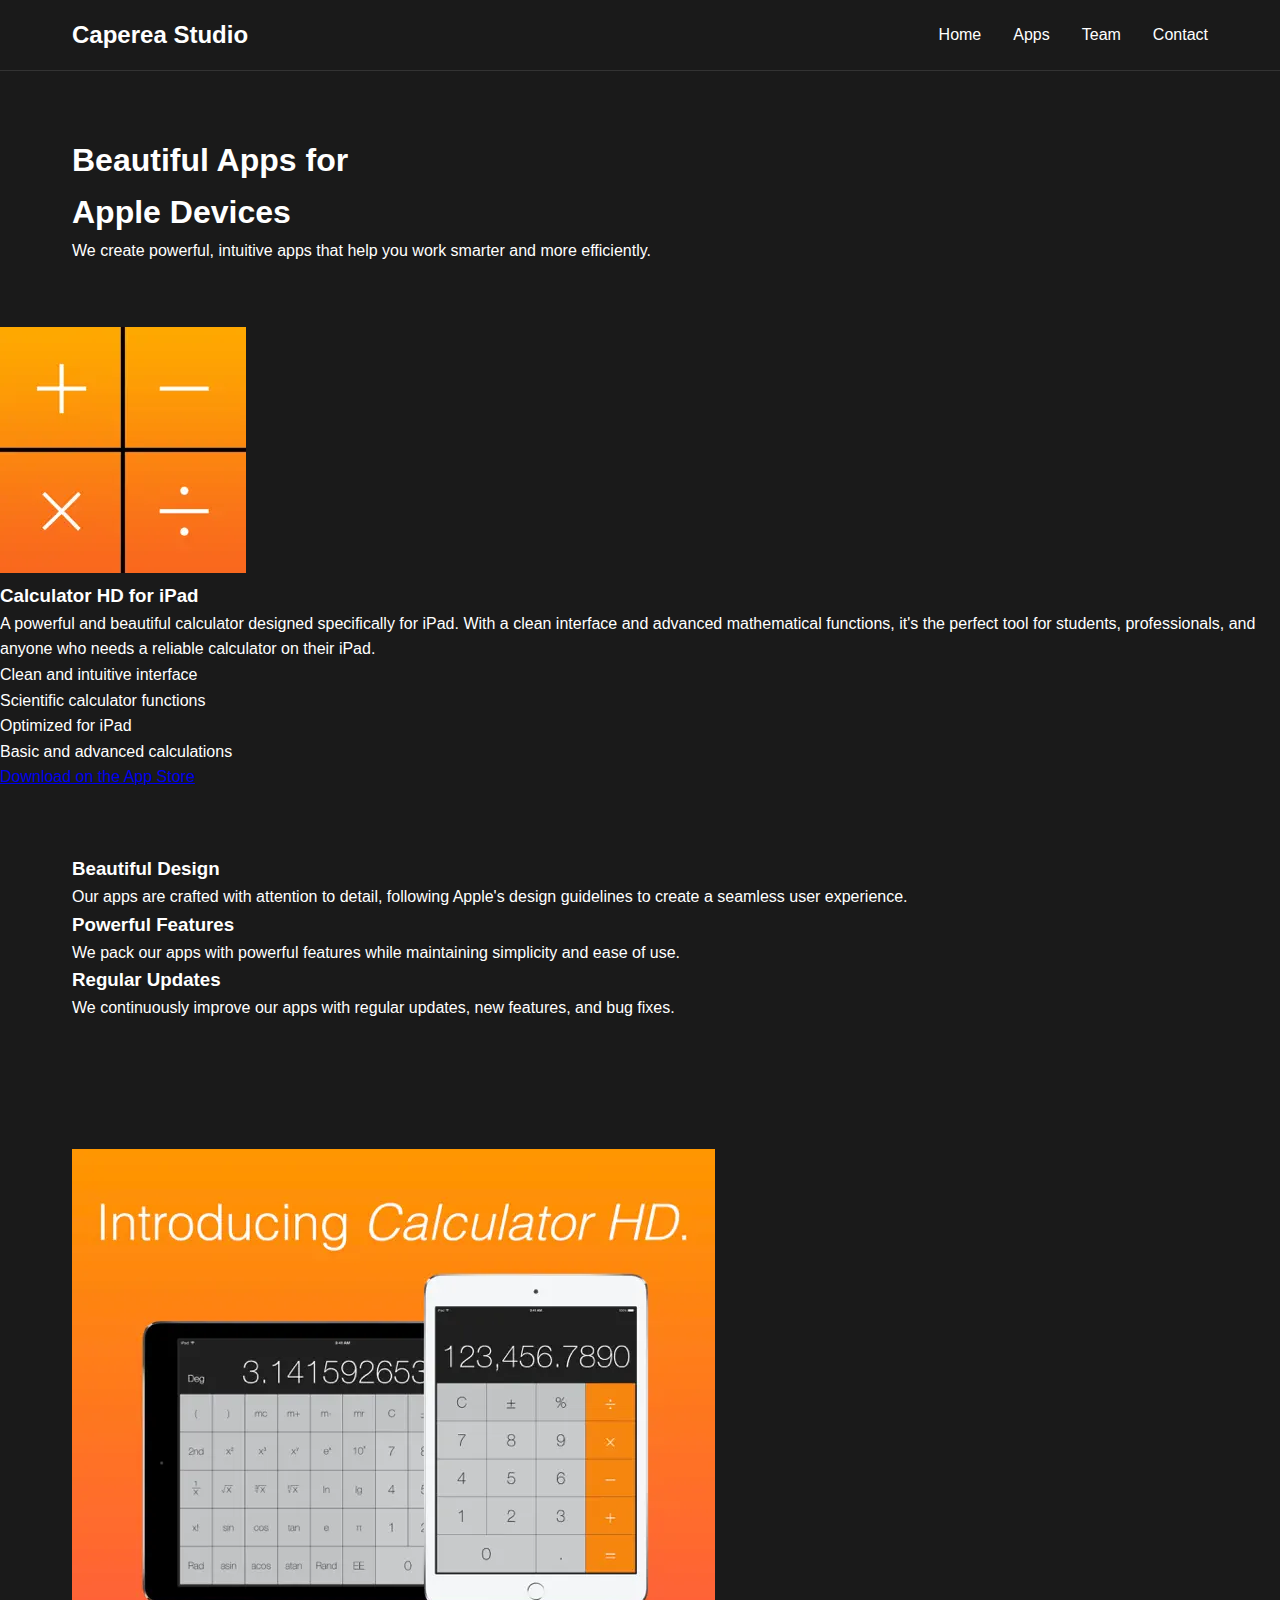
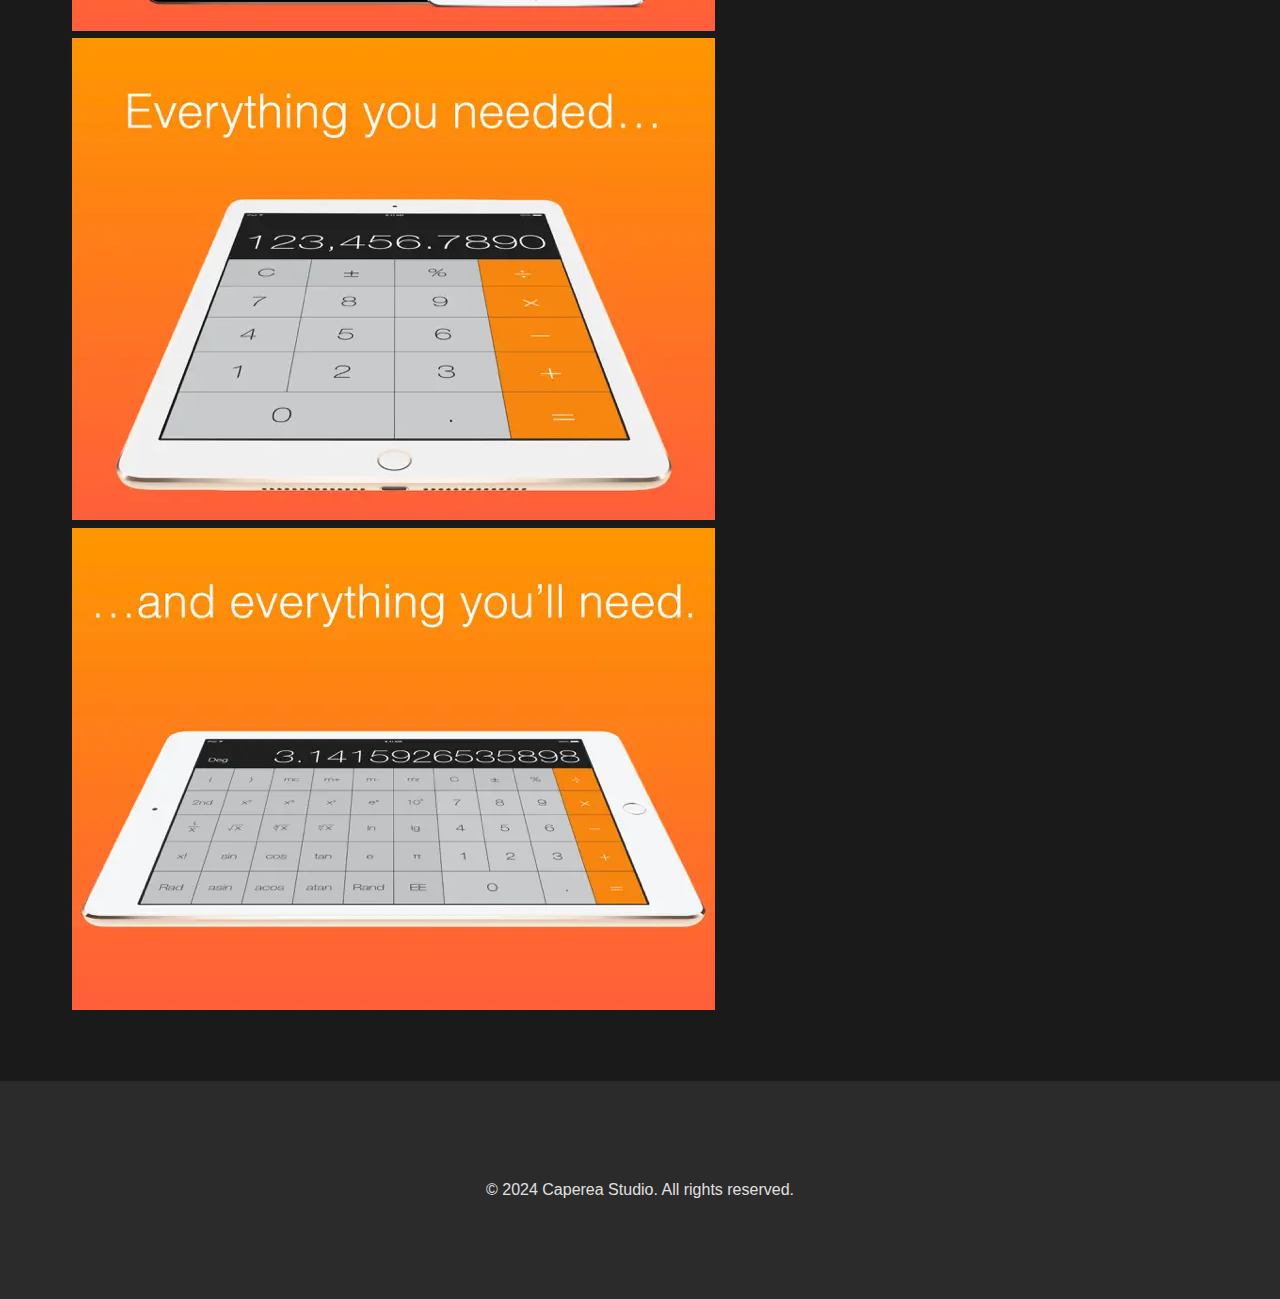
==== index.html @ 860fde55 "Update brand name to Caperea Studio and improve mobile responsiveness" ====
<!DOCTYPE html>
<html lang="en">
<head>
    <meta charset="UTF-8">
    <meta name="viewport" content="width=device-width, initial-scale=1.0">
    <link rel="stylesheet" href="styles.css">
    <title>Caperea Studio - Beautiful Apps for Apple Devices</title>
</head>
<body>
    <header>
        <div class="header-content">
            <a href="index.html" class="site-title">Caperea Studio</a>
            <button class="mobile-menu-button">☰</button>
            <nav>
                <ul>
                    <li><a href="index.html">Home</a></li>
                    <li><a href="apps.html">Apps</a></li>
                    <li><a href="team.html">Team</a></li>
                    <li><a href="contact.html">Contact</a></li>
                </ul>
            </nav>
        </div>
    </header>

    <main>
        <section class="hero">
            <div class="container">
                <h1>Beautiful Apps for<br>Apple Devices</h1>
                <p>We create powerful, intuitive apps that help you work smarter and more efficiently.</p>
            </div>
        </section>

        <section class="featured-app">
            <div class="app-card featured">
                <div class="app-icon-wrapper">
                    <img src="images/calculator-icon.webp" alt="Calculator HD for iPad" class="app-icon">
                </div>
                <div class="app-content">
                    <h3>Calculator HD for iPad</h3>
                    <p class="app-description">A powerful and beautiful calculator designed specifically for iPad. With a clean interface and advanced mathematical functions, it's the perfect tool for students, professionals, and anyone who needs a reliable calculator on their iPad.</p>
                    <div class="app-features">
                        <ul>
                            <li>Clean and intuitive interface</li>
                            <li>Scientific calculator functions</li>
                            <li>Optimized for iPad</li>
                            <li>Basic and advanced calculations</li>
                        </ul>
                    </div>
                    <div class="app-cta">
                        <a href="https://apps.apple.com/us/app/calculator-hd-for-ipad/id760018895" class="app-store-button" target="_blank">
                            Download on the App Store
                        </a>
                    </div>
                </div>
            </div>
        </section>

        <section class="features">
            <div class="container">
                <div class="features-grid">
                    <div class="feature">
                        <h3>Beautiful Design</h3>
                        <p>Our apps are crafted with attention to detail, following Apple's design guidelines to create a seamless user experience.</p>
                    </div>
                    <div class="feature">
                        <h3>Powerful Features</h3>
                        <p>We pack our apps with powerful features while maintaining simplicity and ease of use.</p>
                    </div>
                    <div class="feature">
                        <h3>Regular Updates</h3>
                        <p>We continuously improve our apps with regular updates, new features, and bug fixes.</p>
                    </div>
                </div>
            </div>
        </section>

        <section class="app-screenshots">
            <div class="container">
                <div class="screenshot-grid">
                    <img src="images/calculator-screenshot1.webp" alt="Calculator HD Screenshot 1" class="app-screenshot">
                    <img src="images/calculator-screenshot2.webp" alt="Calculator HD Screenshot 2" class="app-screenshot">
                    <img src="images/calculator-screenshot3.webp" alt="Calculator HD Screenshot 3" class="app-screenshot">
                </div>
            </div>
        </section>
    </main>

    <footer>
        <div class="container">
            <p>&copy; 2024 Caperea Studio. All rights reserved.</p>
        </div>
    </footer>
    <script src="script.js"></script>
</body>
</html>
---- styles.css ----
:root {
    --primary-color: #0080FF;
    --secondary-color: #E0E0E0;
    --background-color: #1A1A1A;
    --text-color: #FFFFFF;
    --light-gray: #2B2B2B;
    --border-color: #333333;
}

* {
    margin: 0;
    padding: 0;
    box-sizing: border-box;
}

body {
    font-family: -apple-system, BlinkMacSystemFont, 'Segoe UI', Roboto, Oxygen, Ubuntu, Cantarell, sans-serif;
    line-height: 1.6;
    color: var(--text-color);
    background-color: var(--background-color);
    -webkit-font-smoothing: antialiased;
}

/* Header Styles */
header {
    background: var(--background-color);
    padding: 1rem 0;
    position: sticky;
    top: 0;
    z-index: 1000;
    border-bottom: 1px solid var(--border-color);
}

.header-content {
    max-width: 1200px;
    margin: 0 auto;
    padding: 0 2rem;
    display: flex;
    justify-content: space-between;
    align-items: center;
}

.site-title {
    font-size: 1.5rem;
    font-weight: 600;
    color: var(--text-color);
    text-decoration: none;
    transition: color 0.3s ease;
}

.site-title:hover {
    color: var(--primary-color);
}

/* Navigation Styles */
nav ul {
    list-style: none;
    display: flex;
    gap: 2rem;
}

nav ul li a {
    color: var(--text-color);
    text-decoration: none;
    font-weight: 500;
    font-size: 1rem;
    transition: color 0.3s ease;
    padding: 0.5rem 0;
}

nav ul li a:hover {
    color: var(--primary-color);
}

/* Mobile Menu */
.mobile-menu-button {
    display: none;
    background: none;
    border: none;
    color: var(--text-color);
    font-size: 1.5rem;
    cursor: pointer;
    padding: 0.5rem;
}

/* Main Content Styles */
main {
    min-height: calc(100vh - 180px);
}

.page-header {
    background: var(--light-gray);
    padding: 4rem 2rem;
    text-align: center;
    border-bottom: 1px solid var(--border-color);
}

.page-header h1 {
    font-size: 2.5rem;
    font-weight: 700;
    margin-bottom: 1rem;
    color: var(--text-color);
}

.page-header p {
    font-size: 1.25rem;
    max-width: 800px;
    margin: 0 auto;
    color: var(--secondary-color);
}

.container {
    max-width: 1200px;
    margin: 0 auto;
    padding: 4rem 2rem;
}

/* Form Styles */
.contact-form {
    max-width: 600px;
    margin: 0 auto;
}

.form-group {
    margin-bottom: 1.5rem;
}

label {
    display: block;
    margin-bottom: 0.5rem;
    color: var(--text-color);
}

input,
textarea {
    width: 100%;
    padding: 0.8rem;
    background: var(--light-gray);
    border: 1px solid var(--border-color);
    border-radius: 8px;
    color: var(--text-color);
    font-size: 1rem;
}

input:focus,
textarea:focus {
    outline: none;
    border-color: var(--primary-color);
}

button {
    background: var(--primary-color);
    color: white;
    padding: 1rem 2rem;
    border: none;
    border-radius: 8px;
    font-size: 1rem;
    cursor: pointer;
    transition: background-color 0.3s ease;
}

button:hover {
    background: #0066CC;
}

/* Team Styles */
.team-grid {
    display: grid;
    grid-template-columns: repeat(auto-fit, minmax(250px, 1fr));
    gap: 2rem;
}

.team-member {
    text-align: center;
    padding: 2rem;
    background: var(--light-gray);
    border-radius: 8px;
}

.team-member img {
    width: 150px;
    height: 150px;
    border-radius: 50%;
    margin-bottom: 1rem;
    object-fit: cover;
}

.team-member h3 {
    color: var(--text-color);
    margin-bottom: 0.5rem;
}

.team-member p {
    color: var(--secondary-color);
}

/* Footer Styles */
footer {
    background: var(--light-gray);
    padding: 2rem;
    text-align: center;
    color: var(--secondary-color);
}

/* Responsive Styles */
@media (max-width: 768px) {
    .header-content {
        padding: 0 1rem;
    }

    .mobile-menu-button {
        display: block;
    }

    nav {
        position: fixed;
        top: 60px;
        left: 0;
        right: 0;
        background: var(--background-color);
        padding: 1rem;
        border-bottom: 1px solid var(--border-color);
        display: none;
    }

    nav.active {
        display: block;
    }

    nav ul {
        flex-direction: column;
        gap: 1rem;
    }

    nav ul li {
        width: 100%;
    }

    nav ul li a {
        display: block;
        padding: 0.5rem 0;
    }

    .hero h1 {
        font-size: 2rem;
    }

    .hero p {
        font-size: 1.1rem;
    }

    .container {
        padding: 2rem 1rem;
    }

    .app-card.featured {
        grid-template-columns: 1fr;
        gap: 2rem;
        text-align: center;
    }

    .app-features ul {
        grid-template-columns: 1fr;
    }

    .screenshot-grid {
        grid-template-columns: 1fr;
    }

    .team-grid {
        grid-template-columns: 1fr;
    }

    .page-header {
        padding: 3rem 1rem;
    }

    .page-header h1 {
        font-size: 2rem;
    }
}

/* Animations */
@keyframes fadeIn {
    from {
        opacity: 0;
        transform: translateY(20px);
    }
    to {
        opacity: 1;
        transform: translateY(0);
    }
}
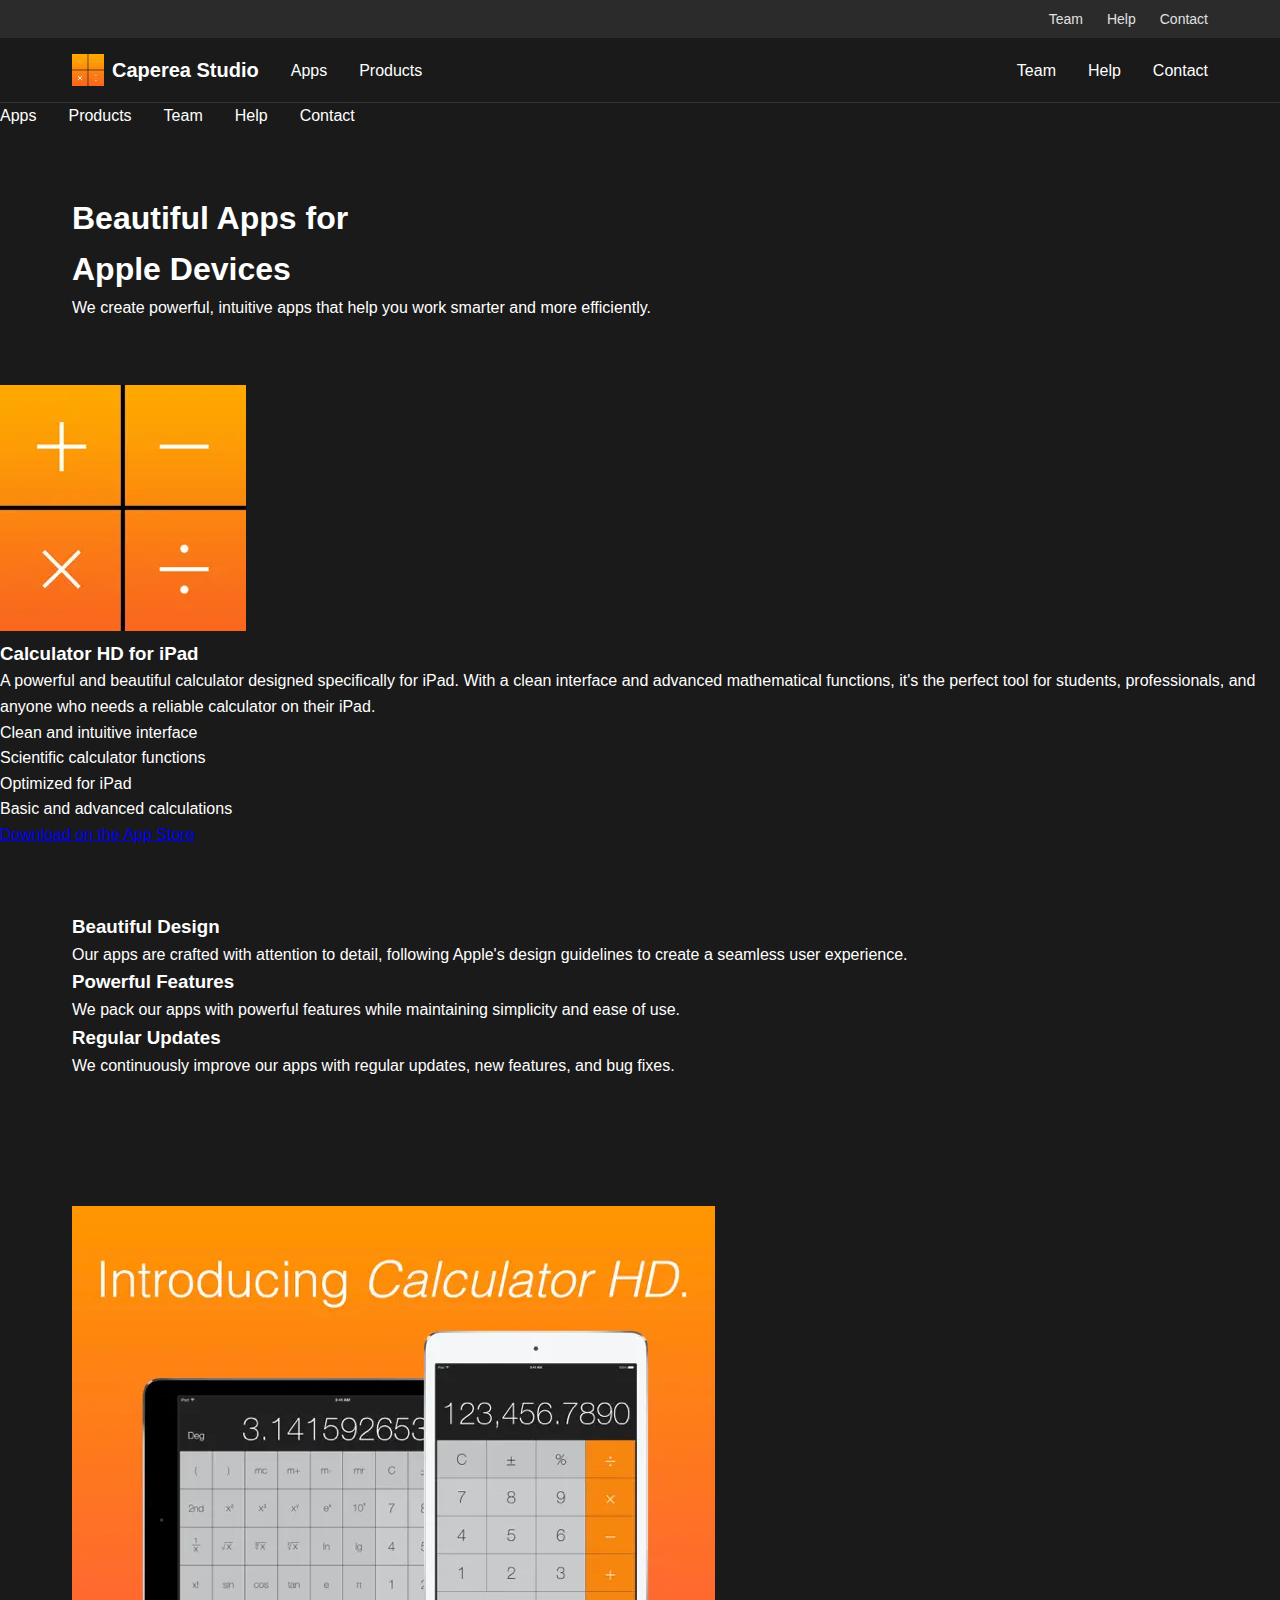
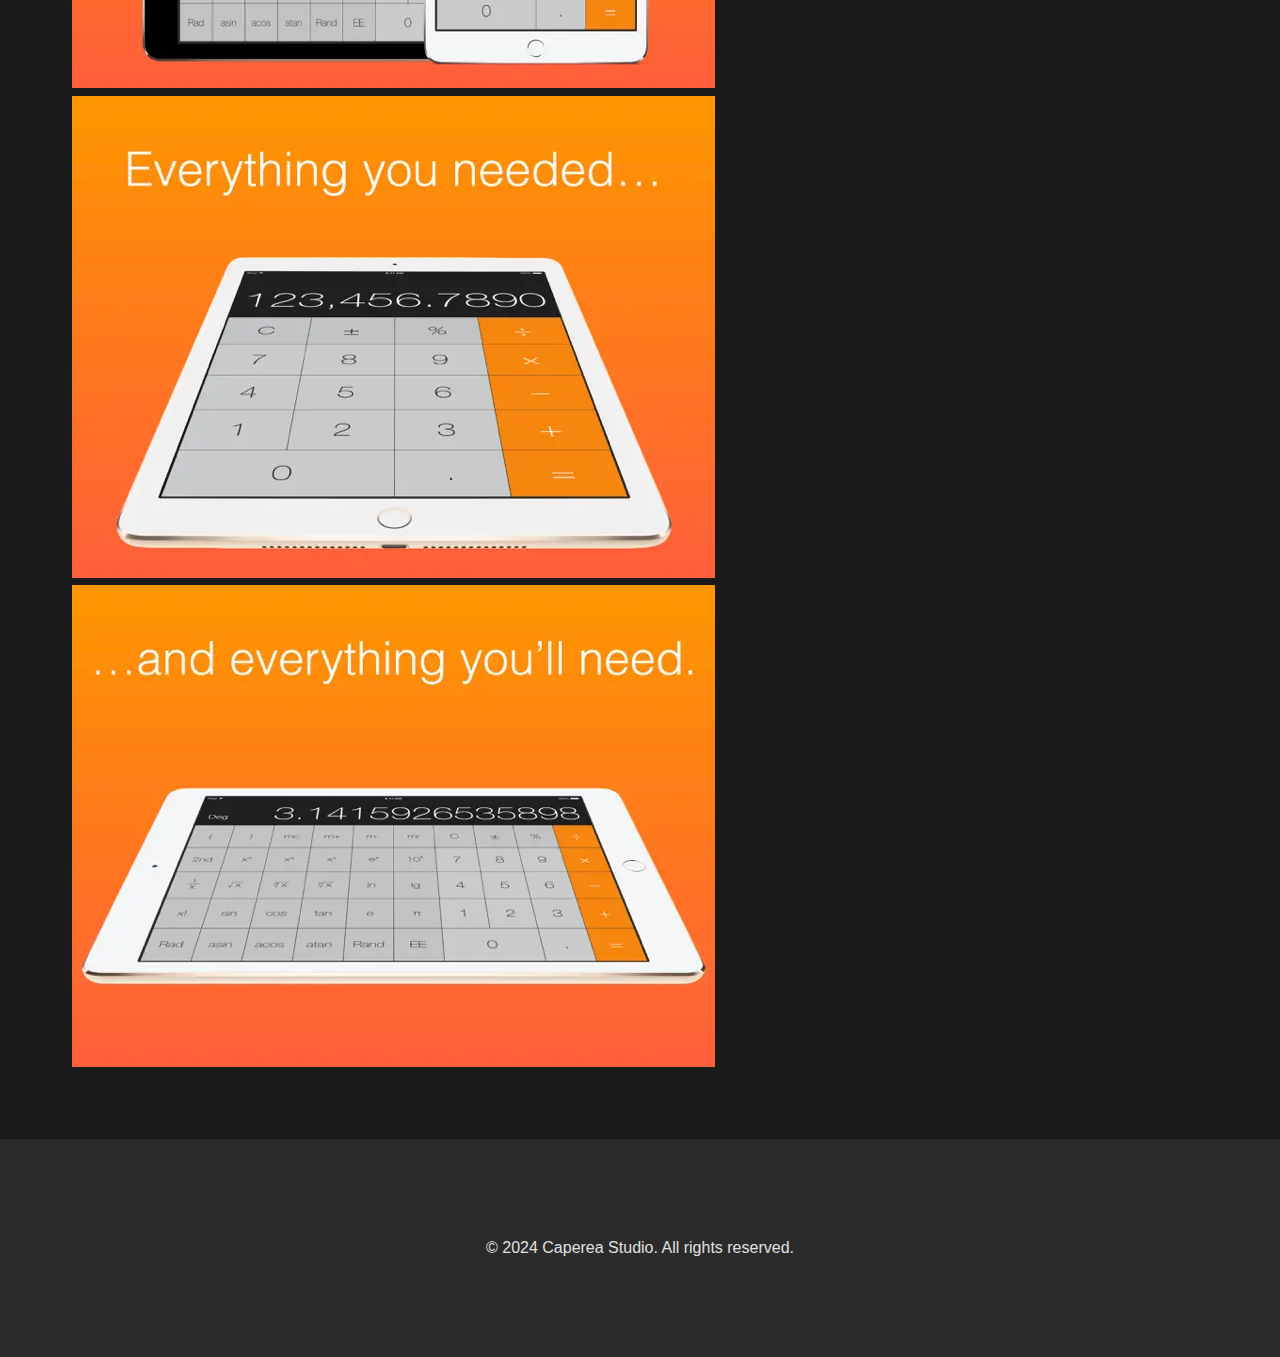
==== commit 704f98d1: "Update navigation bar to match Omni Group style" ====
--- a/index.html
+++ b/index.html
@@ -8,18 +8,48 @@
 </head>
 <body>
     <header>
-        <div class="header-content">
-            <a href="index.html" class="site-title">Caperea Studio</a>
-            <button class="mobile-menu-button">☰</button>
-            <nav>
+        <div class="top-nav">
+            <div class="container">
                 <ul>
-                    <li><a href="index.html">Home</a></li>
-                    <li><a href="apps.html">Apps</a></li>
                     <li><a href="team.html">Team</a></li>
+                    <li><a href="contact.html">Help</a></li>
                     <li><a href="contact.html">Contact</a></li>
                 </ul>
-            </nav>
+            </div>
         </div>
+        <div class="main-nav">
+            <div class="header-content">
+                <div class="nav-left">
+                    <a href="index.html" class="site-logo">
+                        <img src="images/calculator-icon.webp" alt="Caperea Studio" class="logo-icon">
+                        <span class="site-title">Caperea Studio</span>
+                    </a>
+                    <nav class="nav-center">
+                        <ul>
+                            <li><a href="apps.html">Apps</a></li>
+                            <li><a href="apps.html">Products</a></li>
+                        </ul>
+                    </nav>
+                </div>
+                <button class="mobile-menu-button">☰</button>
+                <nav class="nav-right">
+                    <ul>
+                        <li><a href="team.html">Team</a></li>
+                        <li><a href="contact.html">Help</a></li>
+                        <li><a href="contact.html">Contact</a></li>
+                    </ul>
+                </nav>
+            </div>
+        </div>
+        <nav class="mobile-nav">
+            <ul>
+                <li><a href="apps.html">Apps</a></li>
+                <li><a href="apps.html">Products</a></li>
+                <li><a href="team.html">Team</a></li>
+                <li><a href="contact.html">Help</a></li>
+                <li><a href="contact.html">Contact</a></li>
+            </ul>
+        </nav>
     </header>
 
     <main>
--- a/styles.css
+++ b/styles.css
@@ -24,11 +24,44 @@
 /* Header Styles */
 header {
     background: var(--background-color);
-    padding: 1rem 0;
     position: sticky;
     top: 0;
     z-index: 1000;
+}
+
+.top-nav {
+    background: var(--light-gray);
+    padding: 0.5rem 0;
+    font-size: 0.875rem;
+}
+
+.top-nav .container {
+    display: flex;
+    justify-content: flex-end;
+    padding: 0 2rem;
+}
+
+.top-nav ul {
+    list-style: none;
+    display: flex;
+    gap: 1.5rem;
+    margin: 0;
+    padding: 0;
+}
+
+.top-nav a {
+    color: var(--secondary-color);
+    text-decoration: none;
+    transition: color 0.3s ease;
+}
+
+.top-nav a:hover {
+    color: var(--text-color);
+}
+
+.main-nav {
     border-bottom: 1px solid var(--border-color);
+    padding: 1rem 0;
 }
 
 .header-content {
@@ -40,23 +73,41 @@
     align-items: center;
 }
 
+.nav-left {
+    display: flex;
+    align-items: center;
+    gap: 2rem;
+}
+
+.site-logo {
+    display: flex;
+    align-items: center;
+    gap: 0.5rem;
+    text-decoration: none;
+}
+
+.logo-icon {
+    width: 32px;
+    height: 32px;
+}
+
 .site-title {
-    font-size: 1.5rem;
+    font-size: 1.25rem;
     font-weight: 600;
     color: var(--text-color);
-    text-decoration: none;
-    transition: color 0.3s ease;
-}
-
-.site-title:hover {
-    color: var(--primary-color);
-}
-
-/* Navigation Styles */
+}
+
+.nav-center, .nav-right {
+    display: flex;
+    gap: 2rem;
+}
+
 nav ul {
     list-style: none;
     display: flex;
     gap: 2rem;
+    margin: 0;
+    padding: 0;
 }
 
 nav ul li a {
@@ -204,15 +255,24 @@
 
 /* Responsive Styles */
 @media (max-width: 768px) {
+    .top-nav {
+        display: none;
+    }
+
     .header-content {
         padding: 0 1rem;
     }
 
+    .nav-center, .nav-right {
+        display: none;
+    }
+
     .mobile-menu-button {
         display: block;
     }
 
-    nav {
+    .mobile-nav {
+        display: none;
         position: fixed;
         top: 60px;
         left: 0;
@@ -220,23 +280,22 @@
         background: var(--background-color);
         padding: 1rem;
         border-bottom: 1px solid var(--border-color);
-        display: none;
-    }
-
-    nav.active {
+    }
+
+    .mobile-nav.active {
         display: block;
     }
 
-    nav ul {
+    .mobile-nav ul {
         flex-direction: column;
         gap: 1rem;
     }
 
-    nav ul li {
+    .mobile-nav ul li {
         width: 100%;
     }
 
-    nav ul li a {
+    .mobile-nav ul li a {
         display: block;
         padding: 0.5rem 0;
     }
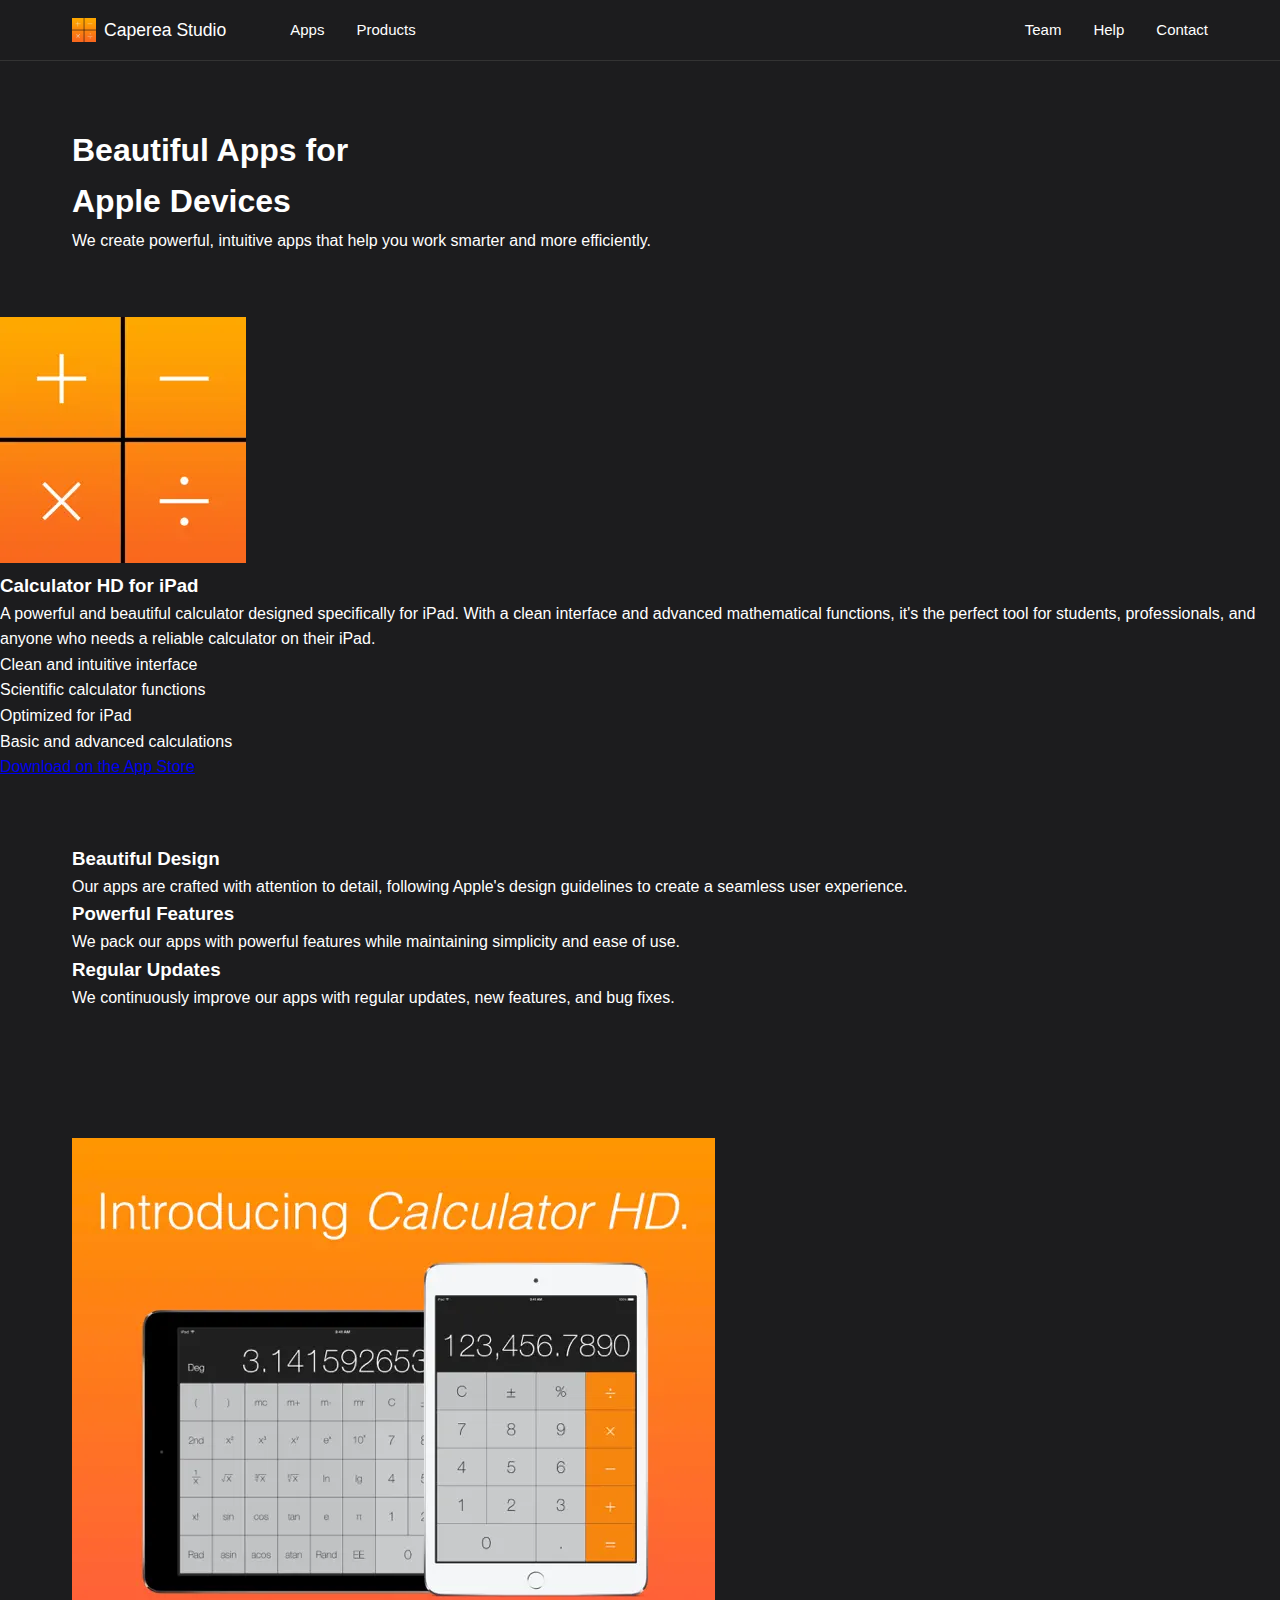
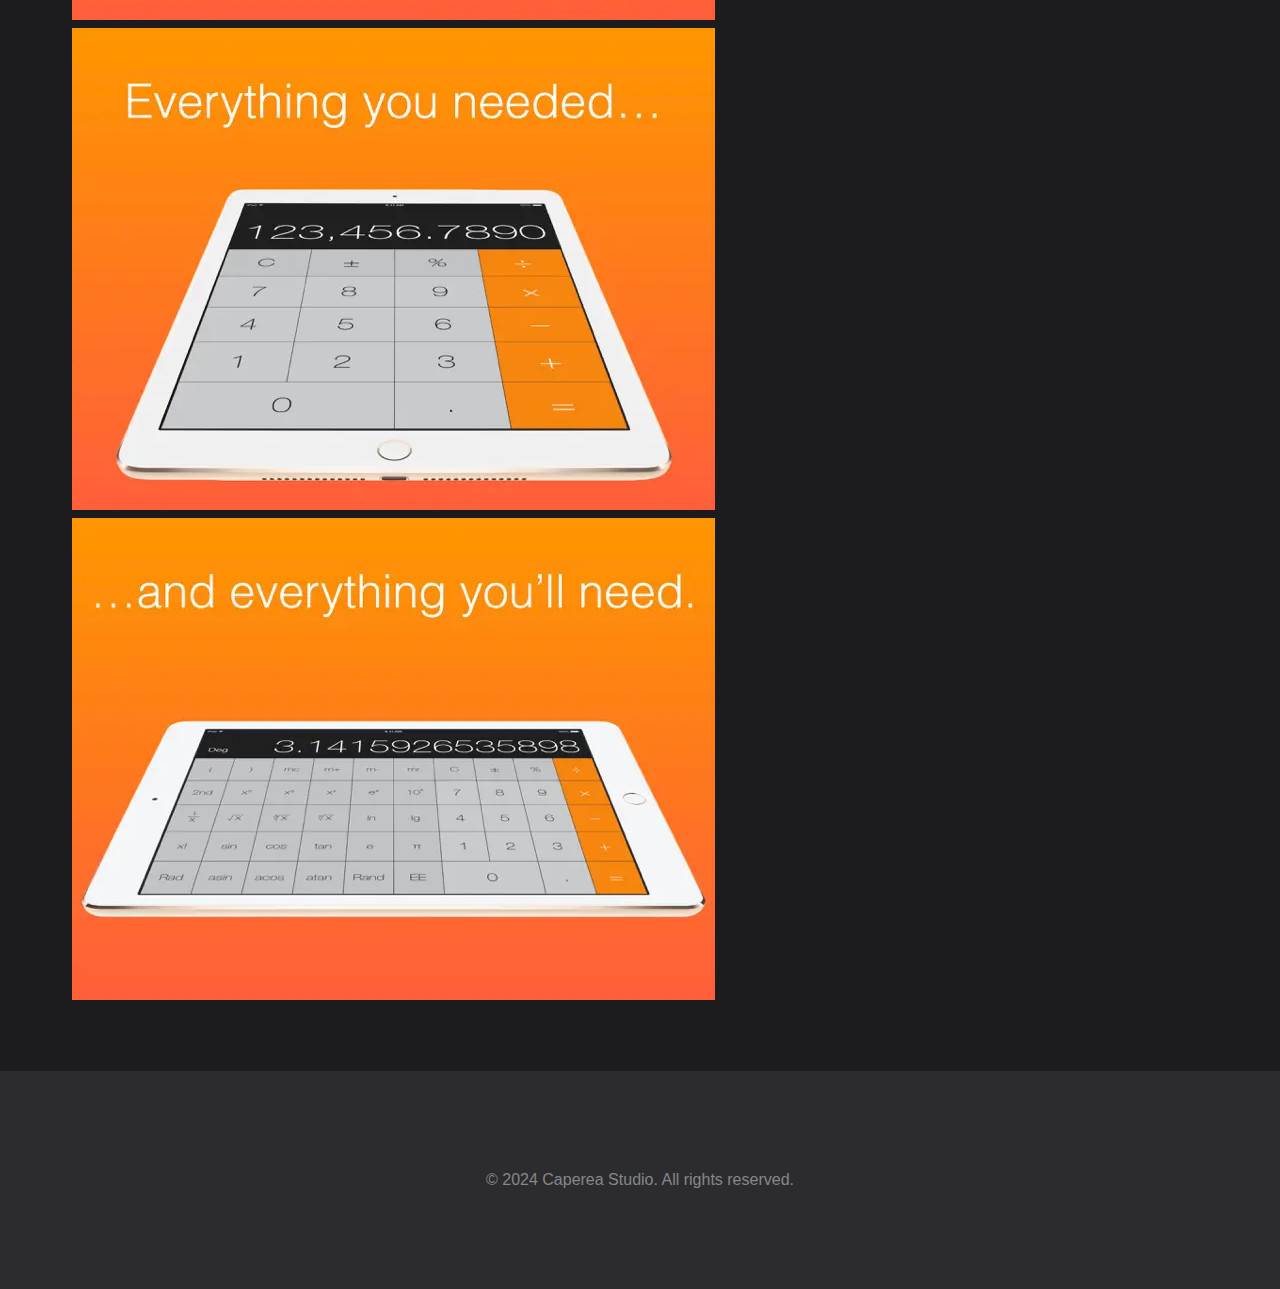
==== commit 4d8e980c: "Fix navigation bar styles and structure" ====
--- a/index.html
+++ b/index.html
@@ -8,15 +8,6 @@
 </head>
 <body>
     <header>
-        <div class="top-nav">
-            <div class="container">
-                <ul>
-                    <li><a href="team.html">Team</a></li>
-                    <li><a href="contact.html">Help</a></li>
-                    <li><a href="contact.html">Contact</a></li>
-                </ul>
-            </div>
-        </div>
         <div class="main-nav">
             <div class="header-content">
                 <div class="nav-left">
@@ -31,7 +22,6 @@
                         </ul>
                     </nav>
                 </div>
-                <button class="mobile-menu-button">☰</button>
                 <nav class="nav-right">
                     <ul>
                         <li><a href="team.html">Team</a></li>
@@ -39,6 +29,7 @@
                         <li><a href="contact.html">Contact</a></li>
                     </ul>
                 </nav>
+                <button class="mobile-menu-button">☰</button>
             </div>
         </div>
         <nav class="mobile-nav">
--- a/styles.css
+++ b/styles.css
@@ -1,10 +1,10 @@
 :root {
-    --primary-color: #0080FF;
-    --secondary-color: #E0E0E0;
-    --background-color: #1A1A1A;
-    --text-color: #FFFFFF;
-    --light-gray: #2B2B2B;
+    --background-color: #1c1c1e;
+    --text-color: #ffffff;
+    --primary-color: #0a84ff;
+    --secondary-color: #86868b;
     --border-color: #333333;
+    --light-gray: #2c2c2e;
 }
 
 * {
@@ -27,15 +27,19 @@
     position: sticky;
     top: 0;
     z-index: 1000;
+    border-bottom: 1px solid var(--border-color);
 }
 
 .top-nav {
     background: var(--light-gray);
-    padding: 0.5rem 0;
-    font-size: 0.875rem;
+    padding: 6px 0;
+    font-size: 13px;
+    display: none;
 }
 
 .top-nav .container {
+    max-width: 1200px;
+    margin: 0 auto;
     display: flex;
     justify-content: flex-end;
     padding: 0 2rem;
@@ -60,7 +64,6 @@
 }
 
 .main-nav {
-    border-bottom: 1px solid var(--border-color);
     padding: 1rem 0;
 }
 
@@ -87,19 +90,19 @@
 }
 
 .logo-icon {
-    width: 32px;
-    height: 32px;
+    width: 24px;
+    height: 24px;
 }
 
 .site-title {
-    font-size: 1.25rem;
-    font-weight: 600;
-    color: var(--text-color);
-}
-
-.nav-center, .nav-right {
-    display: flex;
-    gap: 2rem;
+    font-size: 1.1rem;
+    font-weight: 500;
+    color: var(--text-color);
+    text-decoration: none;
+}
+
+.nav-center {
+    margin-left: 2rem;
 }
 
 nav ul {
@@ -113,10 +116,9 @@
 nav ul li a {
     color: var(--text-color);
     text-decoration: none;
-    font-weight: 500;
-    font-size: 1rem;
+    font-weight: 400;
+    font-size: 15px;
     transition: color 0.3s ease;
-    padding: 0.5rem 0;
 }
 
 nav ul li a:hover {
@@ -132,6 +134,10 @@
     font-size: 1.5rem;
     cursor: pointer;
     padding: 0.5rem;
+}
+
+.mobile-nav {
+    display: none;
 }
 
 /* Main Content Styles */
@@ -255,10 +261,6 @@
 
 /* Responsive Styles */
 @media (max-width: 768px) {
-    .top-nav {
-        display: none;
-    }
-
     .header-content {
         padding: 0 1rem;
     }
@@ -273,8 +275,8 @@
 
     .mobile-nav {
         display: none;
-        position: fixed;
-        top: 60px;
+        position: absolute;
+        top: 100%;
         left: 0;
         right: 0;
         background: var(--background-color);
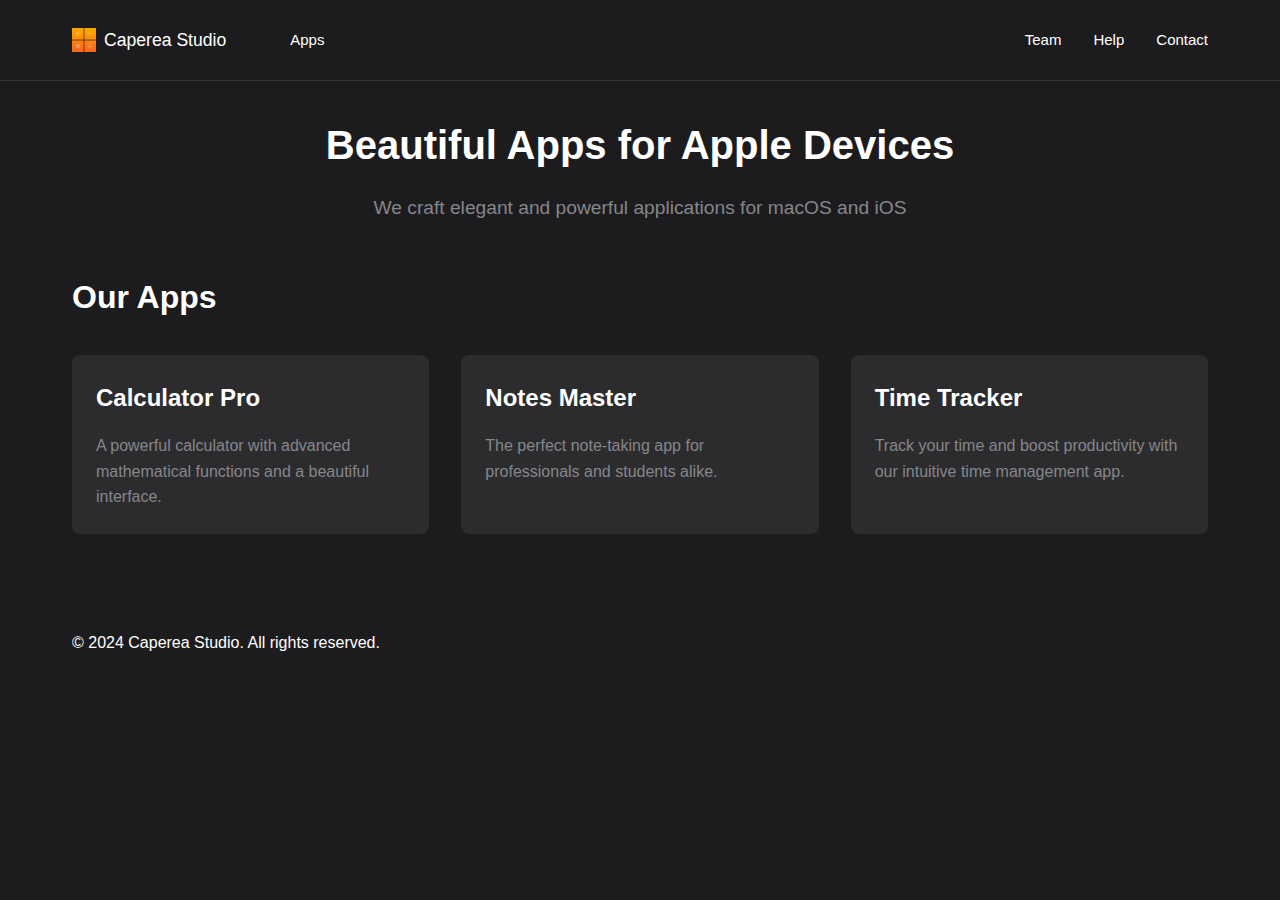
==== commit 729d2f43: "Fix page layouts and unify navigation bars" ====
--- a/index.html
+++ b/index.html
@@ -18,7 +18,6 @@
                     <nav class="nav-center">
                         <ul>
                             <li><a href="apps.html">Apps</a></li>
-                            <li><a href="apps.html">Products</a></li>
                         </ul>
                     </nav>
                 </div>
@@ -35,7 +34,6 @@
         <nav class="mobile-nav">
             <ul>
                 <li><a href="apps.html">Apps</a></li>
-                <li><a href="apps.html">Products</a></li>
                 <li><a href="team.html">Team</a></li>
                 <li><a href="contact.html">Help</a></li>
                 <li><a href="contact.html">Contact</a></li>
@@ -44,63 +42,29 @@
     </header>
 
     <main>
-        <section class="hero">
+        <section class="page-header">
             <div class="container">
-                <h1>Beautiful Apps for<br>Apple Devices</h1>
-                <p>We create powerful, intuitive apps that help you work smarter and more efficiently.</p>
+                <h1>Beautiful Apps for Apple Devices</h1>
+                <p>We craft elegant and powerful applications for macOS and iOS</p>
             </div>
         </section>
 
-        <section class="featured-app">
-            <div class="app-card featured">
-                <div class="app-icon-wrapper">
-                    <img src="images/calculator-icon.webp" alt="Calculator HD for iPad" class="app-icon">
-                </div>
-                <div class="app-content">
-                    <h3>Calculator HD for iPad</h3>
-                    <p class="app-description">A powerful and beautiful calculator designed specifically for iPad. With a clean interface and advanced mathematical functions, it's the perfect tool for students, professionals, and anyone who needs a reliable calculator on their iPad.</p>
-                    <div class="app-features">
-                        <ul>
-                            <li>Clean and intuitive interface</li>
-                            <li>Scientific calculator functions</li>
-                            <li>Optimized for iPad</li>
-                            <li>Basic and advanced calculations</li>
-                        </ul>
+        <section class="featured-apps">
+            <div class="container">
+                <h2>Our Apps</h2>
+                <div class="card-grid">
+                    <div class="card">
+                        <h3>Calculator Pro</h3>
+                        <p>A powerful calculator with advanced mathematical functions and a beautiful interface.</p>
                     </div>
-                    <div class="app-cta">
-                        <a href="https://apps.apple.com/us/app/calculator-hd-for-ipad/id760018895" class="app-store-button" target="_blank">
-                            Download on the App Store
-                        </a>
+                    <div class="card">
+                        <h3>Notes Master</h3>
+                        <p>The perfect note-taking app for professionals and students alike.</p>
                     </div>
-                </div>
-            </div>
-        </section>
-
-        <section class="features">
-            <div class="container">
-                <div class="features-grid">
-                    <div class="feature">
-                        <h3>Beautiful Design</h3>
-                        <p>Our apps are crafted with attention to detail, following Apple's design guidelines to create a seamless user experience.</p>
+                    <div class="card">
+                        <h3>Time Tracker</h3>
+                        <p>Track your time and boost productivity with our intuitive time management app.</p>
                     </div>
-                    <div class="feature">
-                        <h3>Powerful Features</h3>
-                        <p>We pack our apps with powerful features while maintaining simplicity and ease of use.</p>
-                    </div>
-                    <div class="feature">
-                        <h3>Regular Updates</h3>
-                        <p>We continuously improve our apps with regular updates, new features, and bug fixes.</p>
-                    </div>
-                </div>
-            </div>
-        </section>
-
-        <section class="app-screenshots">
-            <div class="container">
-                <div class="screenshot-grid">
-                    <img src="images/calculator-screenshot1.webp" alt="Calculator HD Screenshot 1" class="app-screenshot">
-                    <img src="images/calculator-screenshot2.webp" alt="Calculator HD Screenshot 2" class="app-screenshot">
-                    <img src="images/calculator-screenshot3.webp" alt="Calculator HD Screenshot 3" class="app-screenshot">
                 </div>
             </div>
         </section>
--- a/styles.css
+++ b/styles.css
@@ -30,39 +30,6 @@
     border-bottom: 1px solid var(--border-color);
 }
 
-.top-nav {
-    background: var(--light-gray);
-    padding: 6px 0;
-    font-size: 13px;
-    display: none;
-}
-
-.top-nav .container {
-    max-width: 1200px;
-    margin: 0 auto;
-    display: flex;
-    justify-content: flex-end;
-    padding: 0 2rem;
-}
-
-.top-nav ul {
-    list-style: none;
-    display: flex;
-    gap: 1.5rem;
-    margin: 0;
-    padding: 0;
-}
-
-.top-nav a {
-    color: var(--secondary-color);
-    text-decoration: none;
-    transition: color 0.3s ease;
-}
-
-.top-nav a:hover {
-    color: var(--text-color);
-}
-
 .main-nav {
     padding: 1rem 0;
 }
@@ -74,6 +41,7 @@
     display: flex;
     justify-content: space-between;
     align-items: center;
+    height: 48px;
 }
 
 .nav-left {
@@ -142,121 +110,116 @@
 
 /* Main Content Styles */
 main {
-    min-height: calc(100vh - 180px);
-}
-
-.page-header {
-    background: var(--light-gray);
-    padding: 4rem 2rem;
-    text-align: center;
-    border-bottom: 1px solid var(--border-color);
-}
-
-.page-header h1 {
-    font-size: 2.5rem;
-    font-weight: 700;
-    margin-bottom: 1rem;
-    color: var(--text-color);
-}
-
-.page-header p {
-    font-size: 1.25rem;
-    max-width: 800px;
-    margin: 0 auto;
-    color: var(--secondary-color);
+    padding: 2rem 0;
 }
 
 .container {
     max-width: 1200px;
     margin: 0 auto;
-    padding: 4rem 2rem;
+    padding: 0 2rem;
+}
+
+.page-header {
+    text-align: center;
+    margin-bottom: 3rem;
+}
+
+.page-header h1 {
+    font-size: 2.5rem;
+    margin-bottom: 1rem;
+}
+
+.page-header p {
+    font-size: 1.2rem;
+    color: var(--secondary-color);
+}
+
+/* Section Styles */
+section {
+    margin-bottom: 4rem;
+}
+
+section h2 {
+    font-size: 2rem;
+    margin-bottom: 2rem;
+}
+
+/* Card Styles */
+.card-grid {
+    display: grid;
+    grid-template-columns: repeat(auto-fit, minmax(300px, 1fr));
+    gap: 2rem;
+}
+
+.card {
+    background: var(--light-gray);
+    border-radius: 8px;
+    padding: 1.5rem;
+    transition: transform 0.3s ease;
+}
+
+.card:hover {
+    transform: translateY(-5px);
+}
+
+.card h3 {
+    font-size: 1.5rem;
+    margin-bottom: 1rem;
+}
+
+.card p {
+    color: var(--secondary-color);
+    line-height: 1.6;
 }
 
 /* Form Styles */
-.contact-form {
+.contact-section {
     max-width: 600px;
     margin: 0 auto;
 }
 
+.contact-form {
+    display: grid;
+    gap: 1.5rem;
+}
+
 .form-group {
-    margin-bottom: 1.5rem;
-}
-
-label {
-    display: block;
-    margin-bottom: 0.5rem;
-    color: var(--text-color);
-}
-
-input,
-textarea {
-    width: 100%;
-    padding: 0.8rem;
+    display: grid;
+    gap: 0.5rem;
+}
+
+.form-group label {
+    font-weight: 500;
+}
+
+.form-group input,
+.form-group textarea {
+    padding: 0.75rem;
+    border: 1px solid var(--border-color);
+    border-radius: 4px;
     background: var(--light-gray);
-    border: 1px solid var(--border-color);
-    border-radius: 8px;
-    color: var(--text-color);
-    font-size: 1rem;
-}
-
-input:focus,
-textarea:focus {
+    color: var(--text-color);
+}
+
+.form-group input:focus,
+.form-group textarea:focus {
     outline: none;
     border-color: var(--primary-color);
 }
 
-button {
+button[type="submit"] {
     background: var(--primary-color);
-    color: white;
-    padding: 1rem 2rem;
+    color: #fff;
+    padding: 0.75rem 1.5rem;
     border: none;
-    border-radius: 8px;
-    font-size: 1rem;
+    border-radius: 4px;
+    font-weight: 500;
     cursor: pointer;
     transition: background-color 0.3s ease;
 }
 
-button:hover {
-    background: #0066CC;
-}
-
-/* Team Styles */
-.team-grid {
-    display: grid;
-    grid-template-columns: repeat(auto-fit, minmax(250px, 1fr));
-    gap: 2rem;
-}
-
-.team-member {
-    text-align: center;
-    padding: 2rem;
-    background: var(--light-gray);
-    border-radius: 8px;
-}
-
-.team-member img {
-    width: 150px;
-    height: 150px;
-    border-radius: 50%;
-    margin-bottom: 1rem;
-    object-fit: cover;
-}
-
-.team-member h3 {
-    color: var(--text-color);
-    margin-bottom: 0.5rem;
-}
-
-.team-member p {
-    color: var(--secondary-color);
-}
-
-/* Footer Styles */
-footer {
-    background: var(--light-gray);
-    padding: 2rem;
-    text-align: center;
-    color: var(--secondary-color);
+button[type="submit"]:hover {
+    background-color: #0070e0;
 }
 
 /* Responsive Styles */
@@ -302,53 +265,19 @@
         padding: 0.5rem 0;
     }
 
-    .hero h1 {
-        font-size: 2rem;
-    }
-
-    .hero p {
-        font-size: 1.1rem;
-    }
-
     .container {
-        padding: 2rem 1rem;
-    }
-
-    .app-card.featured {
-        grid-template-columns: 1fr;
-        gap: 2rem;
-        text-align: center;
-    }
-
-    .app-features ul {
-        grid-template-columns: 1fr;
-    }
-
-    .screenshot-grid {
-        grid-template-columns: 1fr;
-    }
-
-    .team-grid {
-        grid-template-columns: 1fr;
-    }
-
-    .page-header {
-        padding: 3rem 1rem;
+        padding: 0 1rem;
     }
 
     .page-header h1 {
         font-size: 2rem;
     }
-}
-
-/* Animations */
-@keyframes fadeIn {
-    from {
-        opacity: 0;
-        transform: translateY(20px);
-    }
-    to {
-        opacity: 1;
-        transform: translateY(0);
-    }
-}
+
+    .page-header p {
+        font-size: 1rem;
+    }
+
+    section h2 {
+        font-size: 1.75rem;
+    }
+}
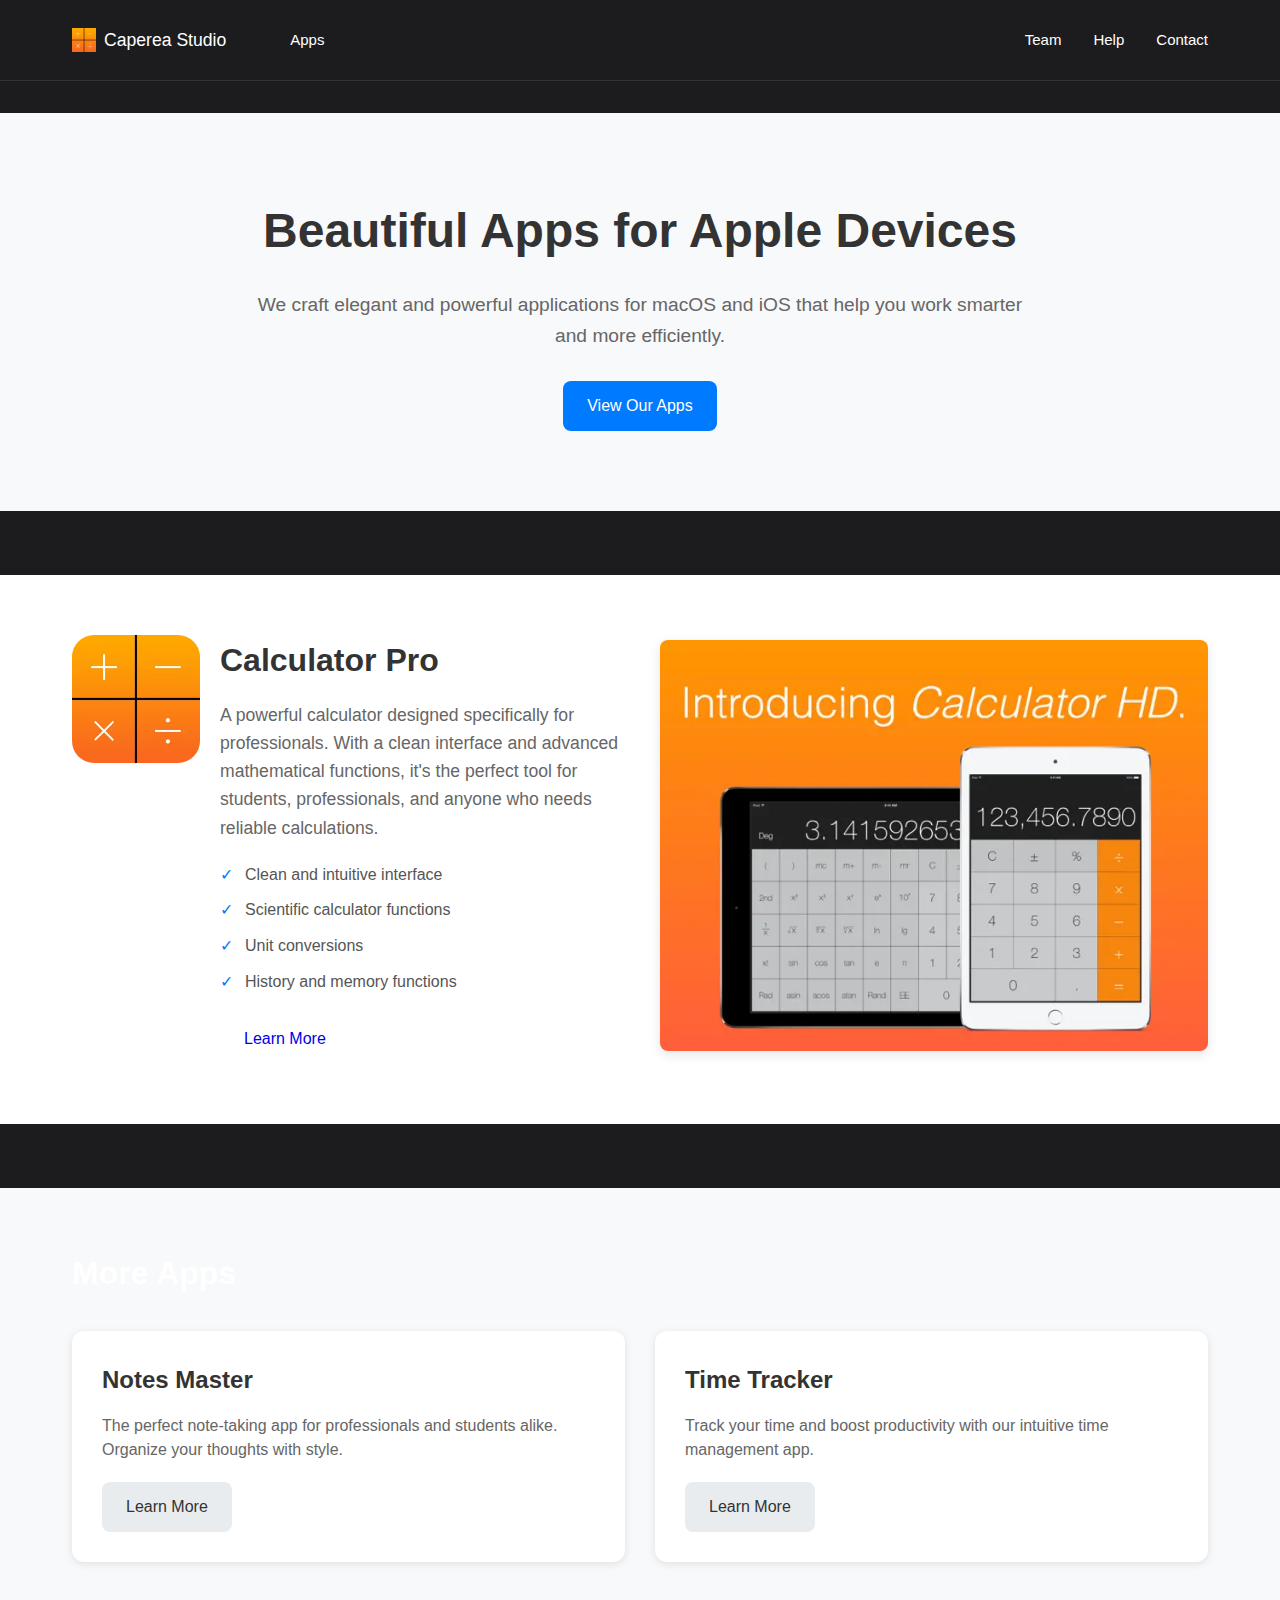
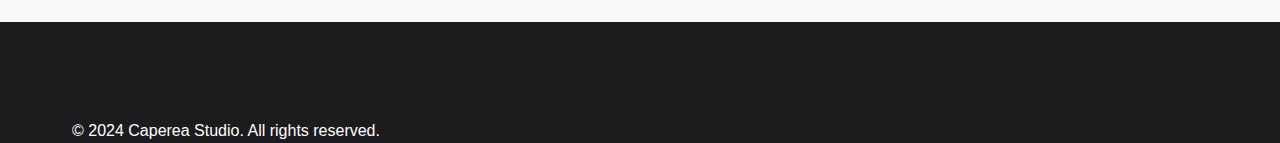
==== commit 1eb886e1: "Update homepage and apps page content layout" ====
--- a/index.html
+++ b/index.html
@@ -42,28 +42,55 @@
     </header>
 
     <main>
-        <section class="page-header">
+        <section class="hero-section">
             <div class="container">
-                <h1>Beautiful Apps for Apple Devices</h1>
-                <p>We craft elegant and powerful applications for macOS and iOS</p>
+                <div class="hero-content">
+                    <h1>Beautiful Apps for Apple Devices</h1>
+                    <p>We craft elegant and powerful applications for macOS and iOS that help you work smarter and more efficiently.</p>
+                    <div class="hero-cta">
+                        <a href="apps.html" class="button primary">View Our Apps</a>
+                    </div>
+                </div>
             </div>
         </section>
 
-        <section class="featured-apps">
+        <section class="featured-app">
             <div class="container">
-                <h2>Our Apps</h2>
-                <div class="card-grid">
-                    <div class="card">
-                        <h3>Calculator Pro</h3>
-                        <p>A powerful calculator with advanced mathematical functions and a beautiful interface.</p>
+                <div class="app-showcase">
+                    <div class="app-info">
+                        <img src="images/calculator-icon.webp" alt="Calculator Pro" class="app-icon">
+                        <div class="app-details">
+                            <h2>Calculator Pro</h2>
+                            <p>A powerful calculator designed specifically for professionals. With a clean interface and advanced mathematical functions, it's the perfect tool for students, professionals, and anyone who needs reliable calculations.</p>
+                            <ul class="app-features">
+                                <li>Clean and intuitive interface</li>
+                                <li>Scientific calculator functions</li>
+                                <li>Unit conversions</li>
+                                <li>History and memory functions</li>
+                            </ul>
+                            <a href="apps.html" class="button">Learn More</a>
+                        </div>
                     </div>
-                    <div class="card">
+                    <div class="app-preview">
+                        <img src="images/calculator-screenshot1.webp" alt="Calculator Pro Screenshot" class="app-screenshot">
+                    </div>
+                </div>
+            </div>
+        </section>
+
+        <section class="other-apps">
+            <div class="container">
+                <h2>More Apps</h2>
+                <div class="apps-grid">
+                    <div class="app-card">
                         <h3>Notes Master</h3>
-                        <p>The perfect note-taking app for professionals and students alike.</p>
+                        <p>The perfect note-taking app for professionals and students alike. Organize your thoughts with style.</p>
+                        <a href="apps.html" class="button secondary">Learn More</a>
                     </div>
-                    <div class="card">
+                    <div class="app-card">
                         <h3>Time Tracker</h3>
                         <p>Track your time and boost productivity with our intuitive time management app.</p>
+                        <a href="apps.html" class="button secondary">Learn More</a>
                     </div>
                 </div>
             </div>
--- a/styles.css
+++ b/styles.css
@@ -222,6 +222,187 @@
     background-color: #0070e0;
 }
 
+/* Hero Section */
+.hero-section {
+    background-color: #f8f9fa;
+    padding: 80px 0;
+    text-align: center;
+}
+
+.hero-content {
+    max-width: 800px;
+    margin: 0 auto;
+}
+
+.hero-content h1 {
+    font-size: 3em;
+    margin-bottom: 20px;
+    color: #333;
+}
+
+.hero-content p {
+    font-size: 1.2em;
+    color: #666;
+    margin-bottom: 30px;
+}
+
+.hero-cta {
+    margin-top: 30px;
+}
+
+/* Featured App Section */
+.featured-app {
+    padding: 60px 0;
+    background-color: #fff;
+}
+
+.app-showcase {
+    display: flex;
+    align-items: center;
+    gap: 40px;
+}
+
+.app-info {
+    flex: 1;
+    display: flex;
+    gap: 20px;
+}
+
+.app-icon {
+    width: 128px;
+    height: 128px;
+    border-radius: 22px;
+}
+
+.app-details {
+    flex: 1;
+}
+
+.app-details h2 {
+    font-size: 2em;
+    margin-bottom: 15px;
+    color: #333;
+}
+
+.app-details p {
+    font-size: 1.1em;
+    color: #666;
+    margin-bottom: 20px;
+    line-height: 1.6;
+}
+
+.app-features {
+    list-style: none;
+    padding: 0;
+    margin: 20px 0;
+}
+
+.app-features li {
+    margin: 10px 0;
+    padding-left: 25px;
+    position: relative;
+    color: #555;
+}
+
+.app-features li:before {
+    content: "✓";
+    position: absolute;
+    left: 0;
+    color: #007aff;
+}
+
+.app-preview {
+    flex: 1;
+}
+
+.app-screenshot {
+    max-width: 100%;
+    border-radius: 8px;
+    box-shadow: 0 4px 12px rgba(0,0,0,0.1);
+}
+
+/* Other Apps Section */
+.other-apps {
+    padding: 60px 0;
+    background-color: #f8f9fa;
+}
+
+.apps-grid {
+    display: grid;
+    grid-template-columns: repeat(auto-fit, minmax(300px, 1fr));
+    gap: 30px;
+    margin-top: 30px;
+}
+
+.app-card {
+    background: #fff;
+    border-radius: 12px;
+    padding: 30px;
+    box-shadow: 0 2px 8px rgba(0,0,0,0.1);
+}
+
+.app-card h3 {
+    font-size: 1.5em;
+    margin-bottom: 15px;
+    color: #333;
+}
+
+.app-card p {
+    color: #666;
+    margin-bottom: 20px;
+    line-height: 1.5;
+}
+
+/* Buttons */
+.button {
+    display: inline-block;
+    padding: 12px 24px;
+    border-radius: 8px;
+    text-decoration: none;
+    font-weight: 500;
+    transition: all 0.3s ease;
+}
+
+.button.primary {
+    background-color: #007aff;
+    color: #fff;
+}
+
+.button.primary:hover {
+    background-color: #0056b3;
+}
+
+.button.secondary {
+    background-color: #e9ecef;
+    color: #333;
+}
+
+.button.secondary:hover {
+    background-color: #dee2e6;
+}
+
+/* App List Page */
+.app-list {
+    padding: 60px 0;
+}
+
+.app-card-content {
+    text-align: center;
+}
+
+.app-actions {
+    display: flex;
+    align-items: center;
+    gap: 15px;
+    justify-content: center;
+    margin-top: 20px;
+}
+
+.price {
+    font-weight: 500;
+    color: #666;
+}
+
 /* Responsive Styles */
 @media (max-width: 768px) {
     .header-content {
@@ -281,3 +462,26 @@
         font-size: 1.75rem;
     }
 }
+
+@media (max-width: 768px) {
+    .app-showcase {
+        flex-direction: column;
+    }
+
+    .app-info {
+        flex-direction: column;
+        text-align: center;
+    }
+
+    .app-icon {
+        margin: 0 auto;
+    }
+
+    .app-features {
+        text-align: left;
+    }
+
+    .hero-content h1 {
+        font-size: 2.5em;
+    }
+}
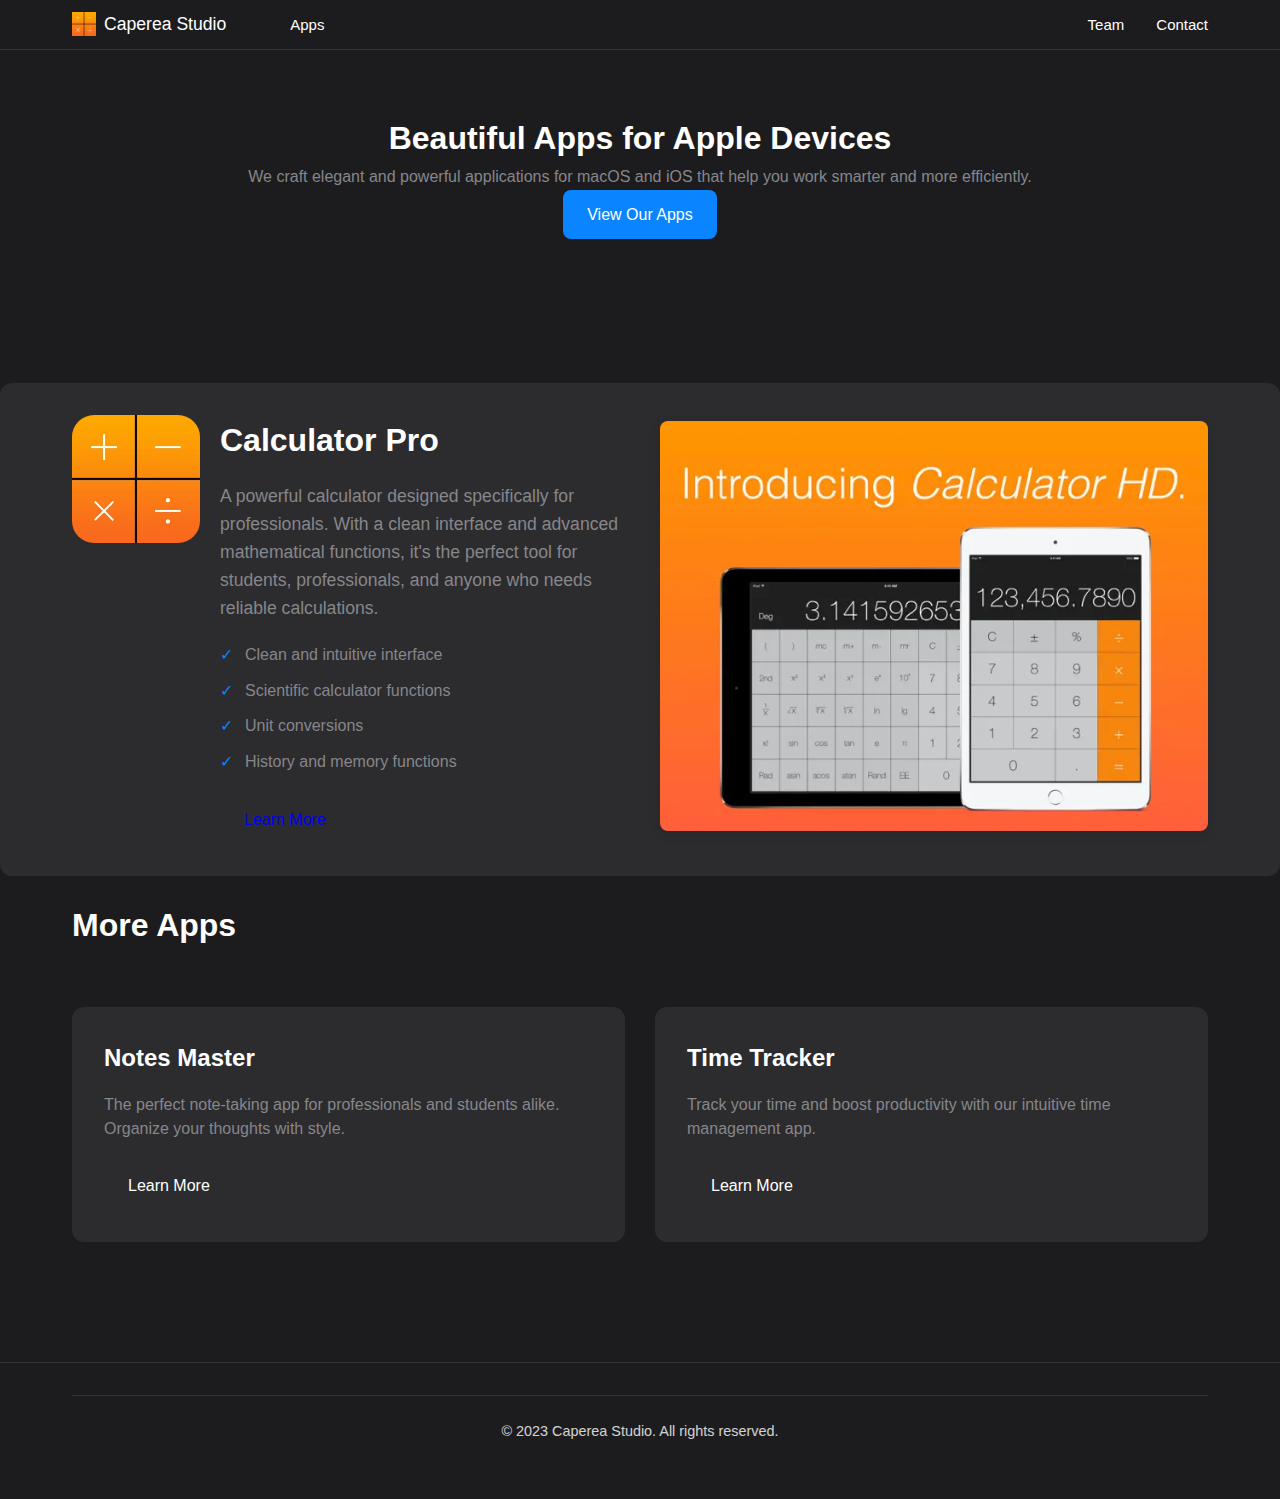
==== commit 11dcc9f4: "refactor: improve layout and navigation" ====
--- a/index.html
+++ b/index.html
@@ -7,39 +7,7 @@
     <title>Caperea Studio - Beautiful Apps for Apple Devices</title>
 </head>
 <body>
-    <header>
-        <div class="main-nav">
-            <div class="header-content">
-                <div class="nav-left">
-                    <a href="index.html" class="site-logo">
-                        <img src="images/calculator-icon.webp" alt="Caperea Studio" class="logo-icon">
-                        <span class="site-title">Caperea Studio</span>
-                    </a>
-                    <nav class="nav-center">
-                        <ul>
-                            <li><a href="apps.html">Apps</a></li>
-                        </ul>
-                    </nav>
-                </div>
-                <nav class="nav-right">
-                    <ul>
-                        <li><a href="team.html">Team</a></li>
-                        <li><a href="contact.html">Help</a></li>
-                        <li><a href="contact.html">Contact</a></li>
-                    </ul>
-                </nav>
-                <button class="mobile-menu-button">☰</button>
-            </div>
-        </div>
-        <nav class="mobile-nav">
-            <ul>
-                <li><a href="apps.html">Apps</a></li>
-                <li><a href="team.html">Team</a></li>
-                <li><a href="contact.html">Help</a></li>
-                <li><a href="contact.html">Contact</a></li>
-            </ul>
-        </nav>
-    </header>
+    <div id="header-placeholder"></div>
 
     <main>
         <section class="hero-section">
@@ -96,12 +64,7 @@
             </div>
         </section>
     </main>
-
-    <footer>
-        <div class="container">
-            <p>&copy; 2024 Caperea Studio. All rights reserved.</p>
-        </div>
-    </footer>
+    <div id="footer-placeholder"></div>
     <script src="script.js"></script>
 </body>
 </html>
--- a/styles.css
+++ b/styles.css
@@ -5,6 +5,12 @@
     --secondary-color: #86868b;
     --border-color: #333333;
     --light-gray: #2c2c2e;
+    --dark-background-color: #000000;
+    --dark-text-color: #cccccc;
+    --dark-primary-color: #0070e0;
+    --dark-secondary-color: #666666;
+    --dark-border-color: #444444;
+    --dark-light-gray: #333333;
 }
 
 * {
@@ -14,11 +20,55 @@
 }
 
 body {
+    background-color: var(--background-color);
     font-family: -apple-system, BlinkMacSystemFont, 'Segoe UI', Roboto, Oxygen, Ubuntu, Cantarell, sans-serif;
     line-height: 1.6;
     color: var(--text-color);
-    background-color: var(--background-color);
     -webkit-font-smoothing: antialiased;
+    min-height: 100vh;
+    display: flex;
+    flex-direction: column;
+}
+
+body.dark-mode {
+    background-color: var(--dark-background-color);
+    color: var(--dark-text-color);
+}
+
+body.dark-mode .card {
+    background: var(--dark-light-gray);
+}
+
+body.dark-mode .card-grid {
+    background: var(--dark-background-color);
+}
+
+body.dark-mode .card h3 {
+    color: var(--dark-text-color);
+}
+
+body.dark-mode .card p {
+    color: var(--dark-secondary-color);
+}
+
+body.dark-mode .form-group input,
+body.dark-mode .form-group textarea {
+    background: var(--dark-light-gray);
+    color: var(--dark-text-color);
+}
+
+body.dark-mode .form-group input:focus,
+body.dark-mode .form-group textarea:focus {
+    border-color: var(--dark-primary-color);
+}
+
+body.dark-mode button[type="submit"] {
+    background: var(--dark-primary-color);
+    color: #fff;
+}
+
+body.dark-mode button[type="submit"]:hover {
+    background-color: #0056b3;
 }
 
 /* Header Styles */
@@ -30,18 +80,29 @@
     border-bottom: 1px solid var(--border-color);
 }
 
+header.dark-mode {
+    background: var(--dark-background-color);
+    border-bottom: 1px solid var(--dark-border-color);
+}
+
 .main-nav {
-    padding: 1rem 0;
+    background-color: var(--background-color);
+    border-bottom: 1px solid var(--border-color);
+    position: fixed;
+    width: 100%;
+    top: 0;
+    z-index: 1000;
+    height: 50px;
 }
 
 .header-content {
+    display: flex;
+    justify-content: space-between;
+    align-items: center;
+    height: 100%;
+    padding: 0 2rem;
     max-width: 1200px;
     margin: 0 auto;
-    padding: 0 2rem;
-    display: flex;
-    justify-content: space-between;
-    align-items: center;
-    height: 48px;
 }
 
 .nav-left {
@@ -67,6 +128,10 @@
     font-weight: 500;
     color: var(--text-color);
     text-decoration: none;
+}
+
+.site-title.dark-mode {
+    color: var(--dark-text-color);
 }
 
 .nav-center {
@@ -89,8 +154,16 @@
     transition: color 0.3s ease;
 }
 
+nav ul li a.dark-mode {
+    color: var(--dark-text-color);
+}
+
 nav ul li a:hover {
     color: var(--primary-color);
+}
+
+nav ul li a.dark-mode:hover {
+    color: var(--dark-primary-color);
 }
 
 /* Mobile Menu */
@@ -104,13 +177,23 @@
     padding: 0.5rem;
 }
 
+.mobile-menu-button.dark-mode {
+    color: var(--dark-text-color);
+}
+
 .mobile-nav {
     display: none;
+}
+
+.mobile-nav.dark-mode {
+    background: var(--dark-background-color);
+    border-bottom: 1px solid var(--dark-border-color);
 }
 
 /* Main Content Styles */
 main {
     padding: 2rem 0;
+    flex: 1;
 }
 
 .container {
@@ -134,6 +217,10 @@
     color: var(--secondary-color);
 }
 
+.page-header p.dark-mode {
+    color: var(--dark-secondary-color);
+}
+
 /* Section Styles */
 section {
     margin-bottom: 4rem;
@@ -142,6 +229,10 @@
 section h2 {
     font-size: 2rem;
     margin-bottom: 2rem;
+}
+
+section h2.dark-mode {
+    color: var(--dark-text-color);
 }
 
 /* Card Styles */
@@ -224,36 +315,31 @@
 
 /* Hero Section */
 .hero-section {
-    background-color: #f8f9fa;
+    background-color: var(--background-color);
     padding: 80px 0;
     text-align: center;
 }
 
-.hero-content {
-    max-width: 800px;
-    margin: 0 auto;
-}
-
 .hero-content h1 {
-    font-size: 3em;
-    margin-bottom: 20px;
-    color: #333;
+    color: var(--text-color);
 }
 
 .hero-content p {
-    font-size: 1.2em;
-    color: #666;
-    margin-bottom: 30px;
-}
-
-.hero-cta {
-    margin-top: 30px;
+    color: var(--secondary-color);
 }
 
 /* Featured App Section */
 .featured-app {
-    padding: 60px 0;
-    background-color: #fff;
+    padding: 2rem;
+    margin: 1.5rem 0;
+    border-radius: 12px;
+    transition: all 0.3s ease;
+    background-color: var(--light-gray);
+}
+
+.featured-app:hover {
+    transform: translateY(-5px);
+    box-shadow: 0 5px 15px rgba(0, 0, 0, 0.3);
 }
 
 .app-showcase {
@@ -281,12 +367,12 @@
 .app-details h2 {
     font-size: 2em;
     margin-bottom: 15px;
-    color: #333;
+    color: var(--text-color);
 }
 
 .app-details p {
     font-size: 1.1em;
-    color: #666;
+    color: var(--secondary-color);
     margin-bottom: 20px;
     line-height: 1.6;
 }
@@ -301,14 +387,14 @@
     margin: 10px 0;
     padding-left: 25px;
     position: relative;
-    color: #555;
+    color: var(--secondary-color);
 }
 
 .app-features li:before {
     content: "✓";
     position: absolute;
     left: 0;
-    color: #007aff;
+    color: var(--primary-color);
 }
 
 .app-preview {
@@ -323,8 +409,7 @@
 
 /* Other Apps Section */
 .other-apps {
-    padding: 60px 0;
-    background-color: #f8f9fa;
+    background-color: var(--background-color);
 }
 
 .apps-grid {
@@ -335,22 +420,160 @@
 }
 
 .app-card {
-    background: #fff;
+    padding: 2rem;
+    margin: 1.5rem 0;
     border-radius: 12px;
-    padding: 30px;
-    box-shadow: 0 2px 8px rgba(0,0,0,0.1);
+    transition: all 0.3s ease;
+    background-color: var(--light-gray);
+}
+
+.app-card:hover {
+    transform: translateY(-5px);
+    box-shadow: 0 5px 15px rgba(0, 0, 0, 0.3);
 }
 
 .app-card h3 {
     font-size: 1.5em;
     margin-bottom: 15px;
-    color: #333;
+    color: var(--text-color);
 }
 
 .app-card p {
-    color: #666;
+    color: var(--secondary-color);
     margin-bottom: 20px;
     line-height: 1.5;
+}
+
+/* App List Page */
+.app-list {
+    padding: 60px 0;
+}
+
+.app-card-content {
+    text-align: center;
+}
+
+.app-actions {
+    display: flex;
+    align-items: center;
+    gap: 15px;
+    justify-content: center;
+    margin-top: 20px;
+}
+
+.price {
+    font-weight: 500;
+    color: var(--secondary-color);
+}
+
+/* App Detail Page */
+.app-hero {
+    background-color: var(--background-color);
+}
+
+.app-hero-content {
+    display: flex;
+    align-items: center;
+    gap: 30px;
+}
+
+.app-hero-icon {
+    width: 192px;
+    height: 192px;
+    border-radius: 32px;
+    box-shadow: 0 4px 12px rgba(0,0,0,0.1);
+}
+
+.app-hero-info {
+    flex: 1;
+}
+
+.app-hero-info h1 {
+    font-size: 2.5em;
+    margin-bottom: 10px;
+    color: var(--text-color);
+}
+
+.app-tagline {
+    font-size: 1.2em;
+    color: var(--secondary-color);
+    margin-bottom: 20px;
+}
+
+.app-features-section {
+    padding: 4rem 0;
+    background-color: var(--light-gray);
+}
+
+.features-grid {
+    display: grid;
+    grid-template-columns: repeat(auto-fit, minmax(250px, 1fr));
+    gap: 2rem;
+    padding: 2rem 0;
+}
+
+.feature-card {
+    background-color: var(--light-gray);
+    padding: 2rem;
+    border-radius: 12px;
+    transition: all 0.3s ease;
+}
+
+.feature-card:hover {
+    transform: translateY(-5px);
+    box-shadow: 0 5px 15px rgba(0, 0, 0, 0.3);
+}
+
+.feature-card h3 {
+    font-size: 1.3em;
+    margin-bottom: 15px;
+    color: var(--text-color);
+}
+
+.feature-card p {
+    color: var(--secondary-color);
+    line-height: 1.5;
+}
+
+.app-screenshots {
+    background-color: var(--background-color);
+}
+
+.screenshot-grid {
+    display: grid;
+    grid-template-columns: repeat(auto-fit, minmax(300px, 1fr));
+    gap: 30px;
+    margin-top: 30px;
+}
+
+.screenshot {
+    width: 100%;
+    border-radius: 8px;
+    box-shadow: 0 4px 12px rgba(0,0,0,0.1);
+}
+
+.app-requirements {
+    padding: 60px 0;
+}
+
+.requirements-list {
+    list-style: none;
+    padding: 0;
+    margin: 20px 0;
+}
+
+.requirements-list li {
+    margin: 10px 0;
+    padding-left: 25px;
+    position: relative;
+    color: var(--secondary-color);
+}
+
+.requirements-list li:before {
+    content: "•";
+    position: absolute;
+    left: 0;
+    color: var(--primary-color);
 }
 
 /* Buttons */
@@ -364,7 +587,7 @@
 }
 
 .button.primary {
-    background-color: #007aff;
+    background-color: var(--primary-color);
     color: #fff;
 }
 
@@ -373,34 +596,34 @@
 }
 
 .button.secondary {
-    background-color: #e9ecef;
-    color: #333;
+    background-color: var(--light-gray);
+    color: var(--text-color);
 }
 
 .button.secondary:hover {
-    background-color: #dee2e6;
-}
-
-/* App List Page */
-.app-list {
-    padding: 60px 0;
-}
-
-.app-card-content {
+    background-color: var(--border-color);
+}
+
+/* Copyright styles */
+.site-footer {
+    background-color: var(--background-color);
+    border-top: 1px solid var(--border-color);
+    padding: 2rem 0;
+    margin-top: auto;
+}
+
+.copyright {
     text-align: center;
-}
-
-.app-actions {
-    display: flex;
-    align-items: center;
-    gap: 15px;
-    justify-content: center;
-    margin-top: 20px;
-}
-
-.price {
-    font-weight: 500;
-    color: #666;
+    padding: 1.5rem 0;
+    color: var(--text-color);
+    background-color: var(--background-color);
+    border-top: 1px solid var(--border-color);
+    font-size: 0.9rem;
+}
+
+.copyright p {
+    margin: 0;
+    opacity: 0.8;
 }
 
 /* Responsive Styles */
@@ -485,3 +708,19 @@
         font-size: 2.5em;
     }
 }
+
+@media (max-width: 768px) {
+    .app-hero-content {
+        flex-direction: column;
+        text-align: center;
+    }
+
+    .app-hero-icon {
+        width: 128px;
+        height: 128px;
+    }
+
+    .screenshot-grid {
+        grid-template-columns: 1fr;
+    }
+}
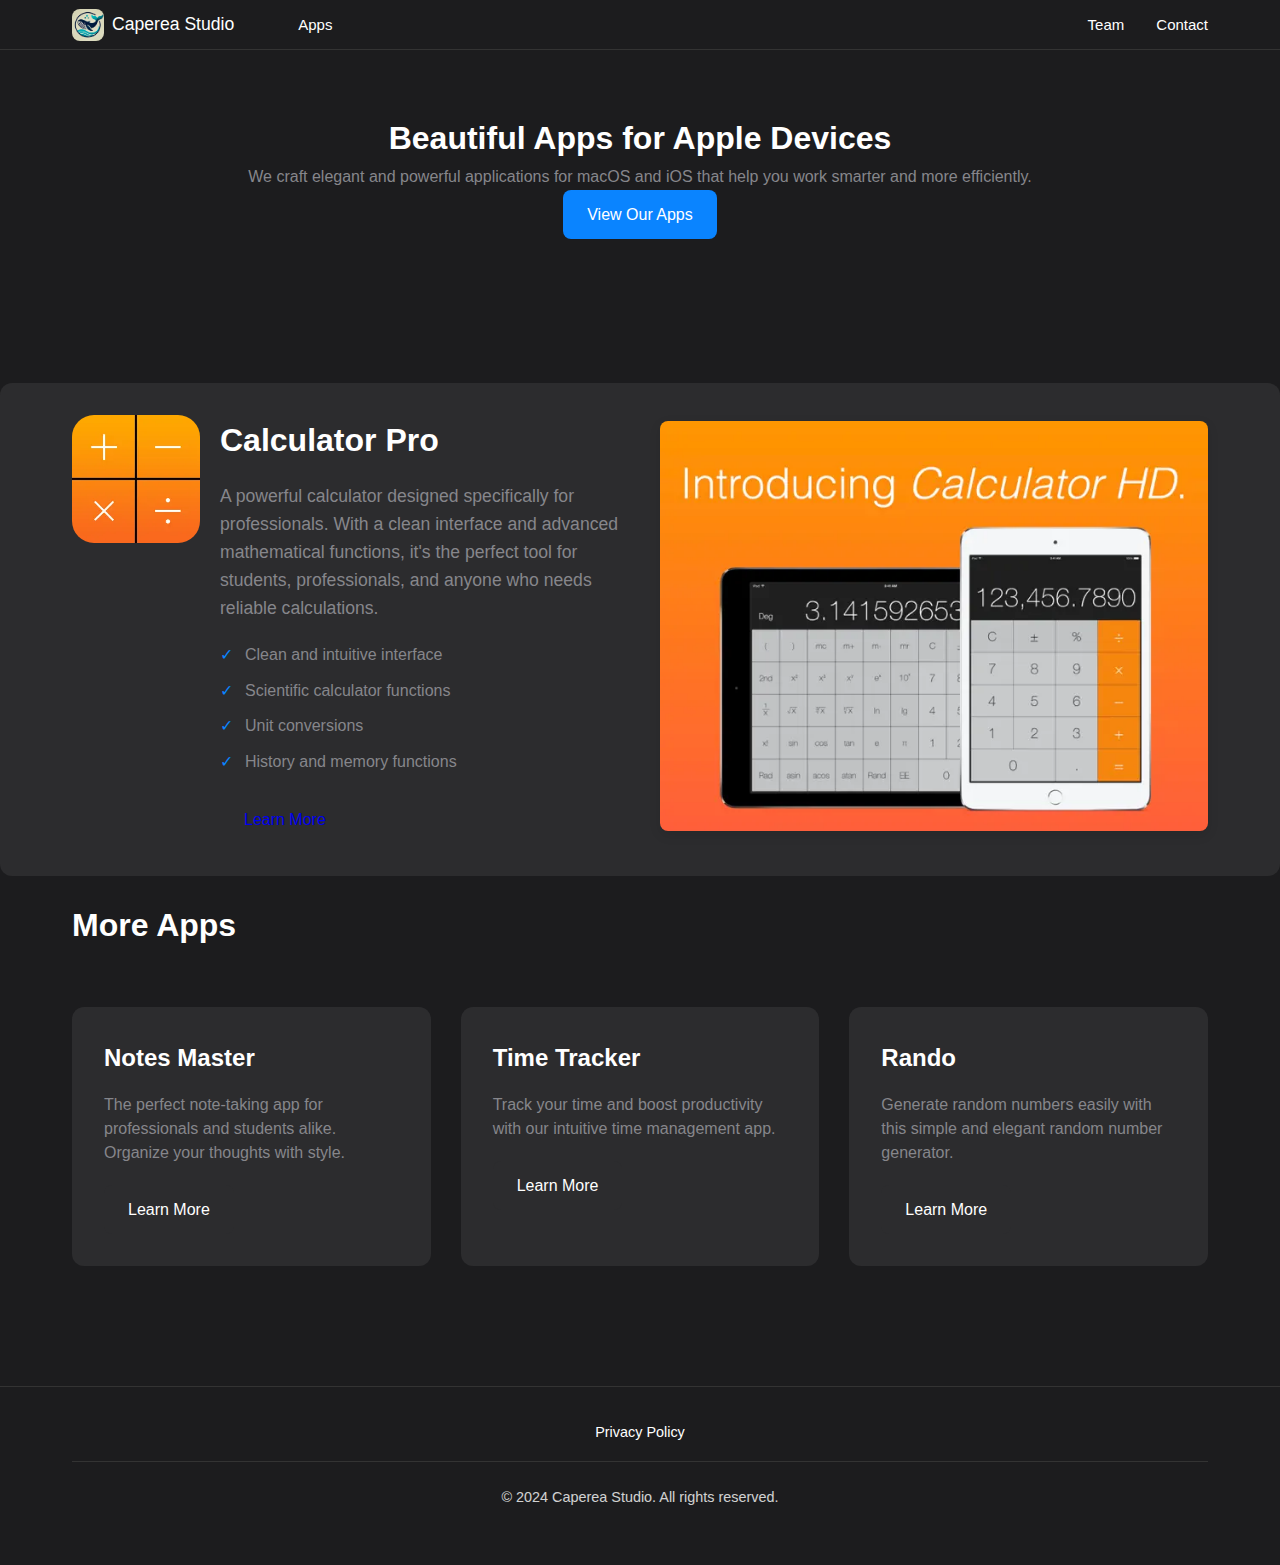
==== commit ff73b0b3: "feat: add Rando app to website" ====
--- a/index.html
+++ b/index.html
@@ -60,6 +60,11 @@
                         <p>Track your time and boost productivity with our intuitive time management app.</p>
                         <a href="apps.html" class="button secondary">Learn More</a>
                     </div>
+                    <div class="app-card">
+                        <h3>Rando</h3>
+                        <p>Generate random numbers easily with this simple and elegant random number generator.</p>
+                        <a href="rando.html" class="button secondary">Learn More</a>
+                    </div>
                 </div>
             </div>
         </section>
--- a/styles.css
+++ b/styles.css
@@ -114,13 +114,18 @@
 .site-logo {
     display: flex;
     align-items: center;
-    gap: 0.5rem;
     text-decoration: none;
+    color: var(--text-color);
+    font-weight: 600;
+    font-size: 1.1rem;
 }
 
 .logo-icon {
-    width: 24px;
-    height: 24px;
+    width: 32px;
+    height: 32px;
+    margin-right: 0.5rem;
+    border-radius: 8px;
+    object-fit: cover;
 }
 
 .site-title {
@@ -203,21 +208,81 @@
 }
 
 .page-header {
+    background-color: var(--background-color);
+    padding: 3rem 0;
     text-align: center;
-    margin-bottom: 3rem;
+    border-bottom: 1px solid var(--border-color);
 }
 
 .page-header h1 {
+    color: var(--text-color);
     font-size: 2.5rem;
     margin-bottom: 1rem;
 }
 
-.page-header p {
-    font-size: 1.2rem;
-    color: var(--secondary-color);
-}
-
-.page-header p.dark-mode {
+.section-description {
+    color: var(--secondary-color);
+    font-size: 1.1rem;
+    max-width: 600px;
+    margin: 0 auto;
+}
+
+.page-content {
+    padding: 3rem 0;
+}
+
+.page-content .container {
+    max-width: 800px;
+    margin: 0 auto;
+    padding: 0 1rem;
+}
+
+.section-block {
+    margin-bottom: 2.5rem;
+}
+
+.section-block h2 {
+    color: var(--text-color);
+    font-size: 1.5rem;
+    margin-bottom: 1rem;
+}
+
+.section-block p {
+    color: var(--secondary-color);
+    line-height: 1.6;
+    margin-bottom: 1rem;
+}
+
+.meta-info {
+    color: var(--secondary-color);
+    font-size: 0.9rem;
+    text-align: right;
+    margin-top: 3rem;
+    font-style: italic;
+}
+
+body.dark-mode .page-header {
+    background-color: var(--dark-background-color);
+    border-bottom: 1px solid var(--dark-border-color);
+}
+
+body.dark-mode .page-header h1 {
+    color: var(--dark-text-color);
+}
+
+body.dark-mode .section-description {
+    color: var(--dark-secondary-color);
+}
+
+body.dark-mode .section-block h2 {
+    color: var(--dark-text-color);
+}
+
+body.dark-mode .section-block p {
+    color: var(--dark-secondary-color);
+}
+
+body.dark-mode .meta-info {
     color: var(--dark-secondary-color);
 }
 
@@ -604,6 +669,58 @@
     background-color: var(--border-color);
 }
 
+/* Footer Styles */
+.site-footer {
+    background-color: var(--background-color);
+    padding: 1.5rem 0;
+    border-top: 1px solid var(--border-color);
+}
+
+.site-footer .container {
+    max-width: 1200px;
+    margin: 0 auto;
+    padding: 0 2rem;
+    text-align: center;
+}
+
+.footer-links {
+    margin-bottom: 1rem;
+}
+
+.footer-links a {
+    color: var(--text-color);
+    text-decoration: none;
+    font-size: 0.9rem;
+    transition: color 0.3s ease;
+}
+
+.footer-links a:hover {
+    color: var(--primary-color);
+}
+
+.copyright {
+    color: var(--secondary-color);
+    font-size: 0.9rem;
+}
+
+/* Dark mode support for footer */
+body.dark-mode .site-footer {
+    background-color: var(--dark-background-color);
+    border-top: 1px solid var(--dark-border-color);
+}
+
+body.dark-mode .footer-links a {
+    color: var(--dark-text-color);
+}
+
+body.dark-mode .footer-links a:hover {
+    color: var(--dark-primary-color);
+}
+
+body.dark-mode .copyright {
+    color: var(--dark-secondary-color);
+}
+
 /* Copyright styles */
 .site-footer {
     background-color: var(--background-color);
@@ -624,6 +741,54 @@
 .copyright p {
     margin: 0;
     opacity: 0.8;
+}
+
+/* Content Section Styles */
+.content-section {
+    padding: 2rem 0;
+}
+
+.content-section .container {
+    max-width: 800px;
+    margin: 0 auto;
+    padding: 0 1rem;
+}
+
+.content-block {
+    margin-bottom: 2rem;
+}
+
+.content-block h2 {
+    color: var(--text-color);
+    margin-bottom: 1rem;
+    font-size: 1.5rem;
+}
+
+.content-block p {
+    color: var(--secondary-color);
+    line-height: 1.6;
+    margin-bottom: 1rem;
+}
+
+.last-updated {
+    text-align: right;
+    color: var(--secondary-color);
+    font-size: 0.9rem;
+    margin-top: 3rem;
+    font-style: italic;
+}
+
+/* Dark mode support for content */
+body.dark-mode .content-block h2 {
+    color: var(--dark-text-color);
+}
+
+body.dark-mode .content-block p {
+    color: var(--dark-secondary-color);
+}
+
+body.dark-mode .last-updated {
+    color: var(--dark-secondary-color);
 }
 
 /* Responsive Styles */
